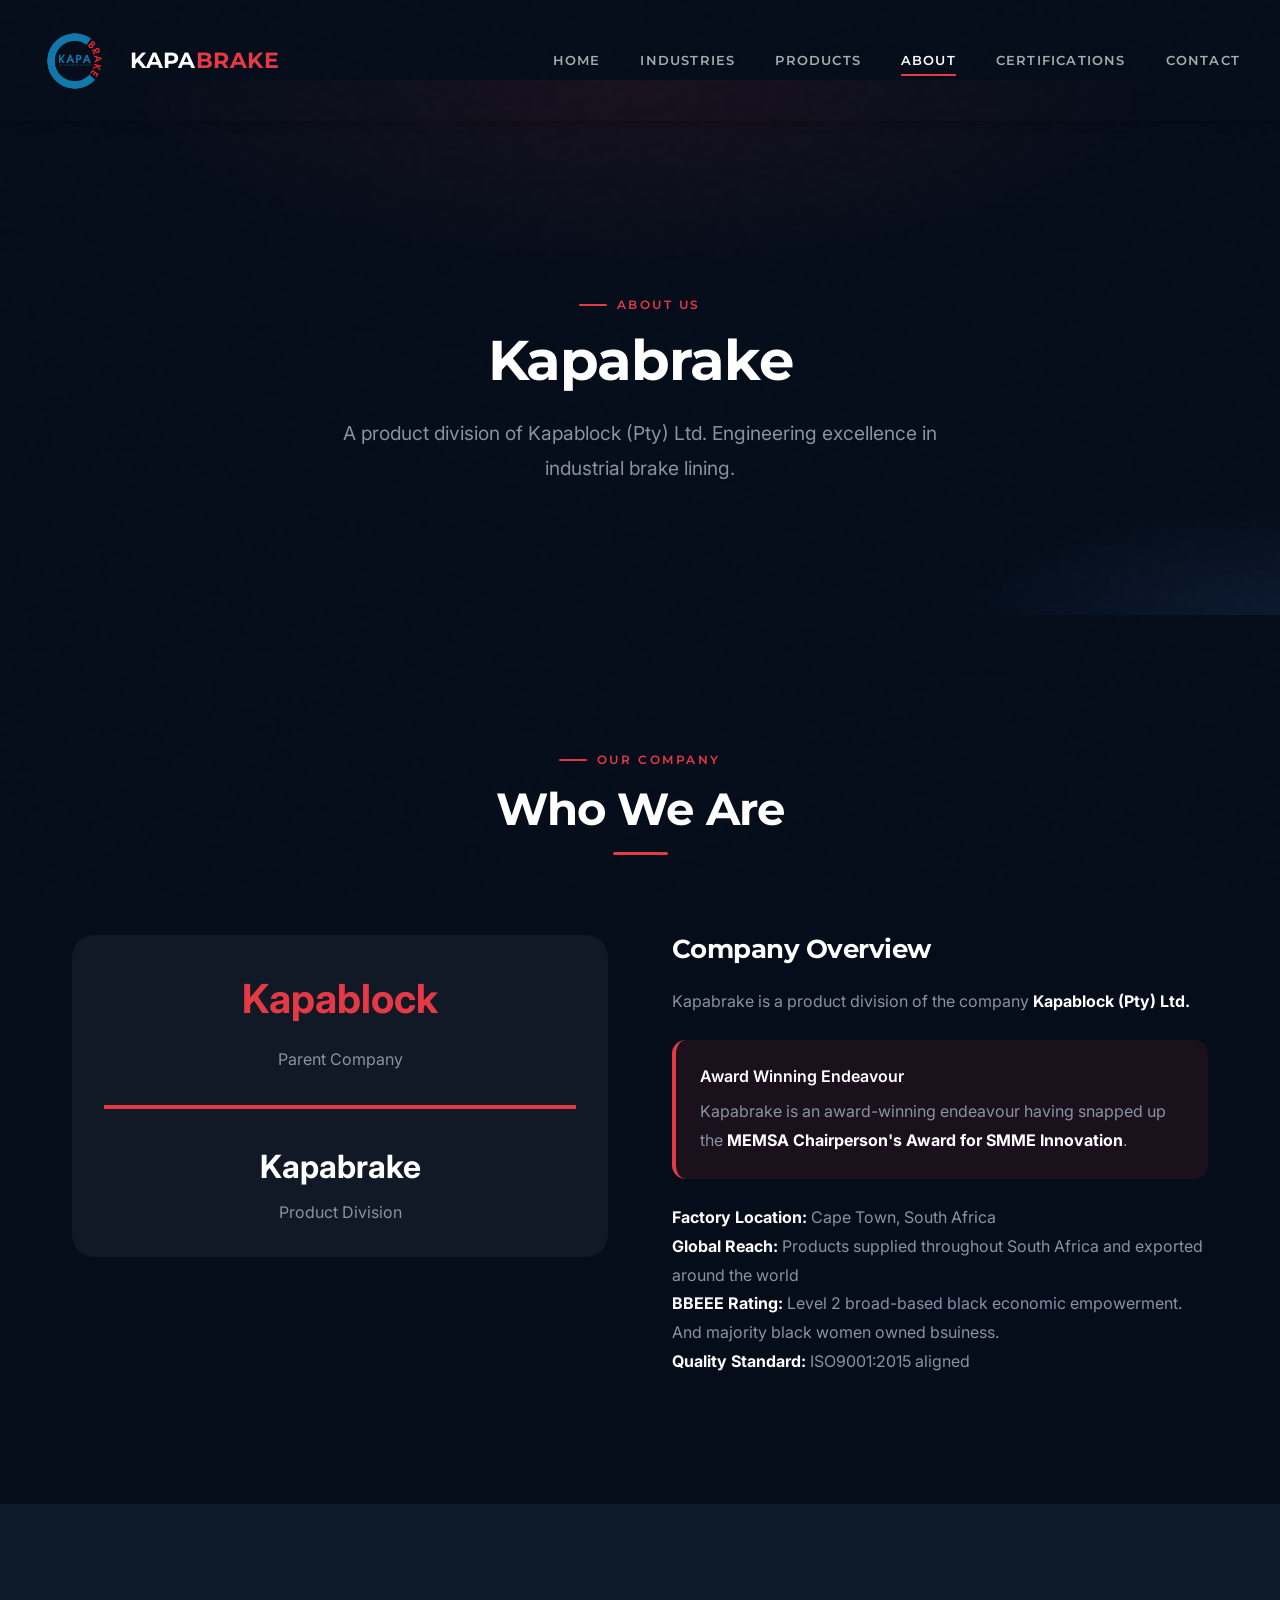
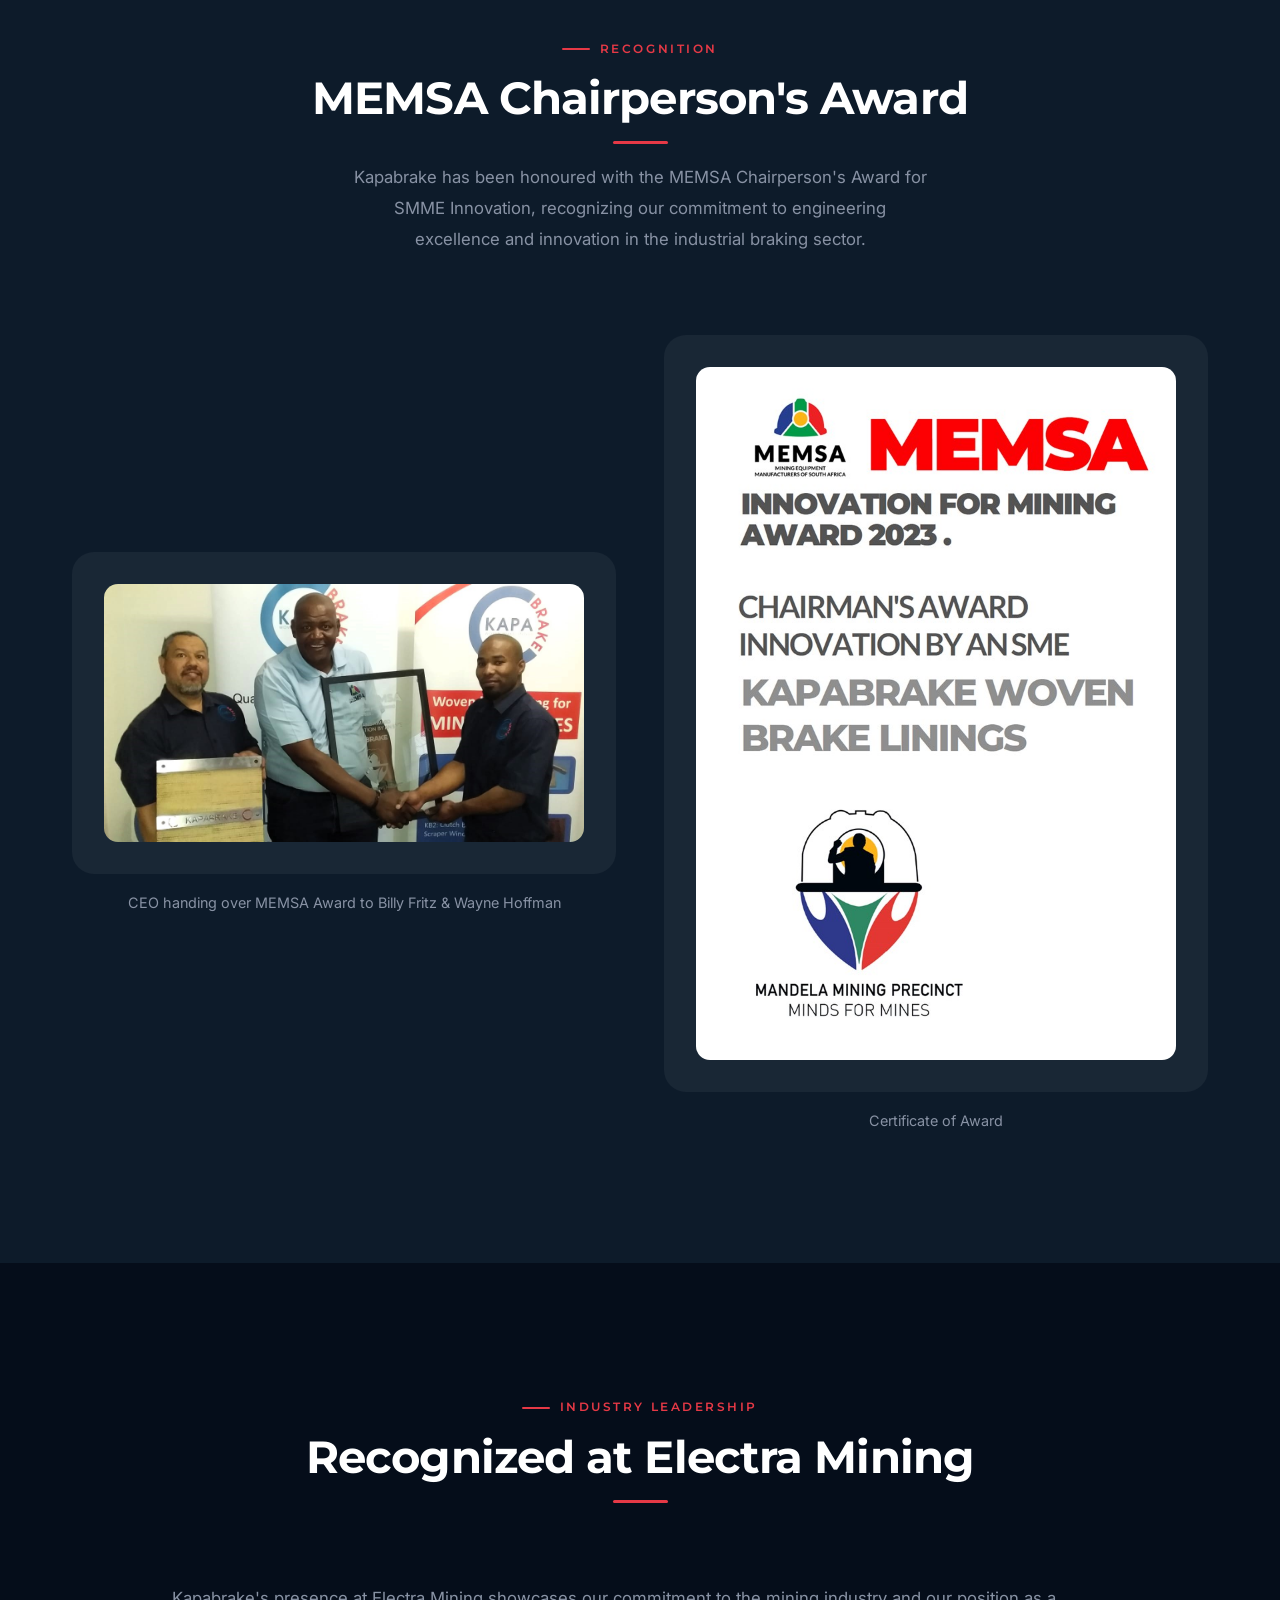
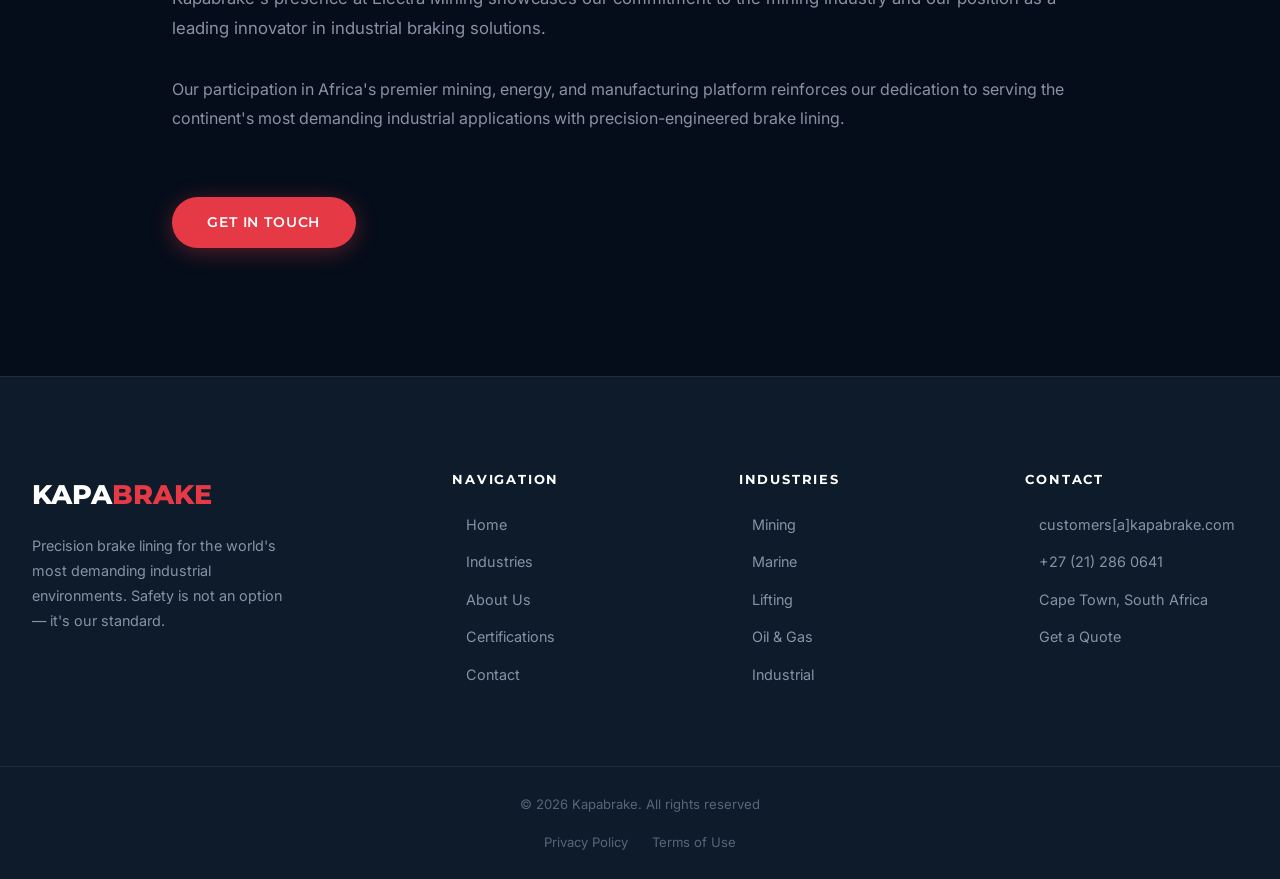
==== about.html @ 0eaf6d1e "Initial commit: Kapabrake website files Added all project files including HTML pages, CSS styles, Ja" ====
<!DOCTYPE html>
<html lang="en">
<head>
  <meta charset="UTF-8" />
  <meta name="viewport" content="width=device-width, initial-scale=1.0" />
  <title>About Kapabrake | Our Story & Mission</title>
  <meta name="description" content="Learn about Kapabrake — a product division of Kapablock (Pty) Ltd., award-winning manufacturer of industrial brake lining based in Cape Town, South Africa." />
  <link rel="icon" type="image/svg+xml" href="favicon.svg">
  <link rel="preconnect" href="https://fonts.googleapis.com" />
  <link rel="preconnect" href="https://fonts.gstatic.com" crossorigin />
  <link href="https://fonts.googleapis.com/css2?family=Montserrat:wght@300;400;600;700;800;900&family=Inter:wght@300;400;500;600&display=swap" rel="stylesheet" />
  <link rel="stylesheet" href="css/styles.css" />
  <link rel="stylesheet" href="css/responsive-mobile.css" />
  <style>
    .nav-logo-img {
      transition: transform 0.3s ease;
    }
    .nav-logo:hover .nav-logo-img {
      transform: rotate(15deg);
    }
  </style>
</head>
<body>

  <div id="progress-bar"></div>

  <nav class="navbar">
    <a href="index.html" class="nav-logo">
      <img src="Media/Appended%20Images%20%26%20Videos/Kapabrake%20July%202026/Bg%20Removed/Kapabrake_Large_Logo-removebg-preview.png" alt="Kapabrake Logo" class="nav-logo-img" style="height:70px;width:auto;margin-right:1rem;">
      <span class="nav-logo-text">KAPA<em>BRAKE</em></span>
    </a>
    <div class="nav-links">
      <a href="index.html"   class="nav-link">Home</a>
      <a href="index.html#industries" class="nav-link">Industries</a>
      <a href="products.html" class="nav-link">Products</a>
      <a href="about.html"   class="nav-link">About</a>
      <a href="certifications.html"    class="nav-link">Certifications</a>
      <a href="contact.html" class="nav-link">Contact</a>
    </div>
    <button class="hamburger" aria-label="Menu">
      <span></span><span></span><span></span>
    </button>
  </nav>

  <div class="page-hero">
    <div class="page-hero-inner">
      <span class="tag tag-center">About Us</span>
      <h1 class="aos">Kapabrake</h1>
      <p class="aos" data-delay="100">A product division of Kapablock (Pty) Ltd. Engineering excellence in industrial brake lining.</p>
    </div>
  </div>

  <!-- About Company Section -->
  <section class="section" style="background:var(--bg-primary)">
    <div class="container" style="max-width:1200px">
      <div class="section-header">
        <span class="tag">Our Company</span>
        <h2 style="color:#fff;">Who We Are</h2>
        <div class="section-divider"></div>
      </div>

      <div style="display:grid;grid-template-columns:1fr 1fr;gap:4rem;align-items:start;margin-top:3rem;" class="aos">
        <!-- Left: Logo/Identity -->
        <div>
          <div style="background:rgba(255,255,255,0.05);padding:2rem;border-radius:var(--radius-lg);text-align:center;margin-bottom:2rem;">
            <div style="font-size:2.5rem;font-weight:bold;color:var(--red);margin-bottom:1rem;">Kapablock</div>
            <div style="color:var(--text-secondary);margin-bottom:2rem;">Parent Company</div>
            <div style="height:4px;background:var(--red);margin:2rem 0;"></div>
            <div style="font-size:2rem;font-weight:bold;color:#fff;">Kapabrake</div>
            <div style="color:var(--text-secondary);margin-top:0.5rem;">Product Division</div>
          </div>
        </div>

        <!-- Right: Company Information -->
        <div>
          <h3 style="color:#fff;margin-bottom:1.5rem;">Company Overview</h3>
          <div style="display:flex;flex-direction:column;gap:1.5rem;color:var(--text-secondary);">
            <p style="line-height:1.8;">Kapabrake is a product division of the company <strong style="color:#fff;">Kapablock (Pty) Ltd.</strong></p>

            <div style="background:rgba(220,50,50,0.1);border-left:4px solid var(--red);padding:1.5rem;border-radius:var(--radius-md);">
              <div style="color:#fff;font-weight:600;margin-bottom:0.5rem;">Award Winning Endeavour</div>
              <p style="line-height:1.8;margin:0;">Kapabrake is an award-winning endeavour having snapped up the <strong style="color:#fff;">MEMSA Chairperson's Award for SMME Innovation</strong>.</p>
            </div>

            <div>
              <p style="line-height:1.8;"><strong style="color:#fff;">Factory Location:</strong> Cape Town, South Africa</p>
              <p style="line-height:1.8;"><strong style="color:#fff;">Global Reach:</strong> Products supplied throughout South Africa and exported around the world</p>
              <p style="line-height:1.8;"><strong style="color:#fff;">BBEEE Rating:</strong> Level 2 broad-based black economic empowerment. And majority black women owned bsuiness.</p>
              <p style="line-height:1.8;"><strong style="color:#fff;">Quality Standard:</strong> ISO9001:2015 aligned</p>
            </div>
          </div>
        </div>
      </div>
    </div>
  </section>

  <!-- Awards & Recognition -->
  <section class="section" style="background:var(--bg-secondary)">
    <div class="container" style="max-width:1200px">
      <div class="section-header">
        <span class="tag">Recognition</span>
        <h2 style="color:#fff;">MEMSA Chairperson's Award</h2>
        <div class="section-divider"></div>
        <p class="section-sub">Kapabrake has been honoured with the MEMSA Chairperson's Award for SMME Innovation, recognizing our commitment to engineering excellence and innovation in the industrial braking sector.</p>
      </div>

      <div style="display:grid;grid-template-columns:1fr 1fr;gap:3rem;margin-top:3rem;align-items:center;" class="aos">
        <!-- Award Photo -->
        <div>
          <div style="background:rgba(255,255,255,0.05);padding:2rem;border-radius:var(--radius-lg);">
            <img src="Media/Appended%20Images%20%26%20Videos/Kapabrake%20July%202026/CEO-Award-Handover-2023.jpg" alt="MEMSA CEO handing over award to Kapabrake team" style="width:100%;height:auto;border-radius:var(--radius-md);">
          </div>
          <p style="color:var(--text-secondary);text-align:center;margin-top:1rem;font-size:0.9rem;">CEO handing over MEMSA Award to Billy Fritz & Wayne Hoffman</p>
        </div>

        <!-- Award Certificate -->
        <div>
          <div style="background:rgba(255,255,255,0.05);padding:2rem;border-radius:var(--radius-lg);">
            <img src="Media/Appended%20Images%20%26%20Videos/Kapabrake%20July%202026/Memsa Chairman's Award Kapabrake 2023.jpg" alt="MEMSA Award Certificate" style="width:100%;height:auto;border-radius:var(--radius-md);">
          </div>
          <p style="color:var(--text-secondary);text-align:center;margin-top:1rem;font-size:0.9rem;">Certificate of Award</p>
        </div>
      </div>
    </div>
  </section>

  <!-- Industry Presence -->
  <section class="section" style="background:var(--bg-primary)">
    <div class="container" style="max-width:1000px">
      <div class="section-header">
        <span class="tag">Industry Leadership</span>
        <h2 style="color:#fff;">Recognized at Electra Mining</h2>
        <div class="section-divider"></div>
      </div>

      <div style="display:flex;flex-direction:column;gap:2rem;margin-top:3rem;" class="aos">
        <p style="color:var(--text-secondary);line-height:1.8;font-size:1.05rem;">Kapabrake's presence at Electra Mining showcases our commitment to the mining industry and our position as a leading innovator in industrial braking solutions.</p>

        <p style="color:var(--text-secondary);line-height:1.8;">Our participation in Africa's premier mining, energy, and manufacturing platform reinforces our dedication to serving the continent's most demanding industrial applications with precision-engineered brake lining.</p>

        <div style="margin-top:2rem;">
          <a href="contact.html" class="btn btn-primary">Get in Touch</a>
        </div>
      </div>
    </div>
  </section>




  <footer class="footer">
    <div class="footer-grid">
      <div>
        <div class="footer-brand-name">KAPA<em>BRAKE</em></div>
        <p class="footer-tagline">Precision brake lining for the world's most demanding industrial environments. Safety is not an option — it's our standard.</p>
      </div>
      <div class="footer-col"><h4>Navigation</h4><ul><li><a href="index.html">Home</a></li><li><a href="index.html#industries">Industries</a></li><li><a href="about.html">About Us</a></li><li><a href="certifications.html">Certifications</a></li><li><a href="contact.html">Contact</a></li></ul></div>
      <div class="footer-col"><h4>Industries</h4><ul><li><a href="industries/mining.html">Mining</a></li><li><a href="industries/marine.html">Marine</a></li><li><a href="industries/lifting.html">Lifting</a></li><li><a href="industries/oil-gas.html">Oil &amp; Gas</a></li><li><a href="industries/industrial.html">Industrial</a></li></ul></div>
      <div class="footer-col"><h4>Contact</h4><ul><li><a href="mailto:customers@kapabrake.com">customers[a]kapabrake.com</a></li><li><a href="tel:+27212860641">+27 (21) 286 0641</a></li><li><a href="#">Cape Town, South Africa</a></li><li><a href="contact.html">Get a Quote</a></li></ul></div>
    </div>
    <div class="footer-bottom">
      <p class="footer-copy">© <span id="year"></span> Kapabrake. All rights reserved</p>
      <div class="footer-legal"><a href="#">Privacy Policy</a><a href="#">Terms of Use</a></div>
    </div>
  </footer>

  <script src="js/main.js"></script>
  <script>
    // Auto-update copyright year
    document.getElementById("year").textContent = new Date().getFullYear();
  </script>
</body>
</html>
---- css/styles.css ----
/* ============================================================
   KAPABRAKE — Industrial Braking Systems
   Main Stylesheet
   ============================================================ */

/* 1. Design Tokens */
:root {
  --bg-primary: #050d1a;
  --bg-secondary: #0d1b2a;
  --bg-tertiary: #1a2744;
  --red: #e63946;
  --red-dark: #c0392b;
  --red-glow: rgba(230, 57, 70, 0.35);
  --blue-accent: #4fc3f7;
  --white: #ffffff;
  --text-primary: #e8eaf0;
  --text-secondary: #8892a4;
  --text-muted: #5a6478;
  --glass-bg: rgba(255, 255, 255, 0.04);
  --glass-bg-h: rgba(255, 255, 255, 0.08);
  --glass-border: rgba(255, 255, 255, 0.08);
  --glass-blur: blur(20px);
  --shadow-md: 0 8px 32px rgba(0, 0, 0, 0.45);
  --shadow-lg: 0 20px 60px rgba(0, 0, 0, 0.55);
  --shadow-red: 0 0 40px rgba(230, 57, 70, 0.25);
  --radius-sm: 6px;
  --radius-md: 14px;
  --radius-lg: 22px;
  --radius-xl: 32px;
  --font-head: 'Montserrat', sans-serif;
  --font-body: 'Inter', sans-serif;
  --ease: cubic-bezier(0.4, 0, 0.2, 1);
  --t-fast: 0.2s ease;
  --t-smooth: 0.4s var(--ease);
  --t-slow: 0.8s var(--ease);
  --z-back: -1;
  --z-nav: 1000;
  --z-progress: 200;
}

/* 2. Reset */
*,
*::before,
*::after {
  box-sizing: border-box;
  margin: 0;
  padding: 0;
}

html {
  font-size: 16px;
  scroll-behavior: smooth;
  overflow-x: hidden;
}

body {
  font-family: var(--font-body);
  background: var(--bg-primary);
  color: var(--text-primary);
  overflow-x: hidden;
  line-height: 1.6;
  -webkit-font-smoothing: antialiased;
}

img {
  max-width: 100%;
  display: block;
}

a {
  text-decoration: none;
  color: inherit;
}

ul {
  list-style: none;
}

button {
  cursor: pointer;
  border: none;
  background: none;
  font-family: var(--font-body);
}

/* 3. Typography */
h1,
h2,
h3,
h4,
h5,
h6 {
  font-family: var(--font-head);
  font-weight: 700;
  line-height: 1.1;
  letter-spacing: -0.02em;
}

h1 {
  font-size: clamp(2.8rem, 6vw, 5.5rem);
}

h2 {
  font-size: clamp(2rem, 4vw, 3.5rem);
}

h3 {
  font-size: clamp(1.5rem, 2.5vw, 2.2rem);
}

h4 {
  font-size: 1.2rem;
}

p {
  font-size: 1rem;
  line-height: 1.85;
  color: var(--text-secondary);
}

/* 4. Utilities */
.container {
  max-width: 1400px;
  margin: 0 auto;
  padding: 0 2rem;
}

.tag {
  font-family: var(--font-head);
  font-size: 0.72rem;
  font-weight: 600;
  letter-spacing: 0.22em;
  text-transform: uppercase;
  color: var(--red);
  display: inline-flex;
  align-items: center;
  gap: 0.6rem;
  margin-bottom: 1rem;
}

.tag::before {
  content: '';
  width: 28px;
  height: 2px;
  background: var(--red);
  border-radius: 1px;
}

.tag-center {
  justify-content: center;
}

.btn {
  display: inline-flex;
  align-items: center;
  gap: 0.5rem;
  padding: 0.9rem 2.2rem;
  border-radius: 50px;
  font-family: var(--font-head);
  font-size: 0.88rem;
  font-weight: 600;
  letter-spacing: 0.06em;
  text-transform: uppercase;
  transition: all var(--t-smooth);
  position: relative;
  overflow: hidden;
  white-space: nowrap;
}

.btn::after {
  content: '';
  position: absolute;
  inset: 0;
  background: rgba(255, 255, 255, 0.08);
  opacity: 0;
  transition: opacity var(--t-fast);
}

.btn:hover::after {
  opacity: 1;
}

.btn:hover {
  transform: translateY(-3px);
}

.btn-primary {
  background: var(--red);
  color: #fff;
  box-shadow: 0 4px 22px var(--red-glow);
}

.btn-primary:hover {
  background: var(--red-dark);
  box-shadow: 0 8px 35px rgba(230, 57, 70, 0.55);
}

.btn-outline {
  color: #fff;
  border: 1.5px solid rgba(255, 255, 255, 0.28);
  background: transparent;
}

.btn-outline:hover {
  border-color: #fff;
  background: rgba(255, 255, 255, 0.05);
}

.btn-sm {
  padding: 0.65rem 1.5rem;
  font-size: 0.82rem;
}

/* Scroll-in animation base */
.aos {
  opacity: 0;
  transform: translateY(45px);
  transition: opacity 0.85s var(--ease), transform 0.85s var(--ease);
}

.aos.from-left {
  transform: translateX(-55px);
}

.aos.from-right {
  transform: translateX(55px);
}

.aos.scale-in {
  transform: scale(0.88);
}

.aos.visible {
  opacity: 1;
  transform: none;
}

/* 5. Scroll Progress */
#progress-bar {
  position: fixed;
  top: 0;
  left: 0;
  height: 3px;
  background: linear-gradient(90deg, var(--red), #ff7b85);
  transform-origin: left;
  transform: scaleX(0);
  z-index: var(--z-progress);
  box-shadow: 0 0 12px rgba(230, 57, 70, 0.7);
  transition: transform 0.1s linear;
}

/* 6. Navigation */
.navbar {
  position: fixed;
  top: 0;
  left: 0;
  right: 0;
  z-index: var(--z-nav);
  display: flex;
  align-items: center;
  justify-content: space-between;
  padding: 1.6rem 2.5rem;
  transition: all var(--t-smooth);
}

.navbar.scrolled {
  background: rgba(5, 13, 26, 0.88);
  backdrop-filter: var(--glass-blur);
  -webkit-backdrop-filter: var(--glass-blur);
  border-bottom: 1px solid var(--glass-border);
  padding: 1rem 2.5rem;
  box-shadow: 0 4px 30px rgba(0, 0, 0, 0.4);
}

.nav-logo {
  display: flex;
  align-items: center;
  gap: 0.8rem;
  text-decoration: none;
}

.nav-logo-hex {
  width: 42px;
  height: 42px;
  background: var(--red);
  clip-path: polygon(50% 0%, 100% 25%, 100% 75%, 50% 100%, 0% 75%, 0% 25%);
  display: flex;
  align-items: center;
  justify-content: center;
  font-family: var(--font-head);
  font-size: 0.65rem;
  font-weight: 900;
  color: #fff;
  letter-spacing: 0;
  transition: transform 0.5s var(--ease);
}

.nav-logo:hover .nav-logo-hex {
  transform: rotate(30deg);
}

.nav-logo-text {
  font-family: var(--font-head);
  font-size: 1.35rem;
  font-weight: 800;
  letter-spacing: 0.04em;
  color: #fff;
}

.nav-logo-text em {
  color: var(--red);
  font-style: normal;
}

.nav-links {
  display: flex;
  align-items: center;
  gap: 2.5rem;
}

.nav-link {
  font-family: var(--font-head);
  font-size: 0.83rem;
  font-weight: 600;
  letter-spacing: 0.09em;
  text-transform: uppercase;
  color: rgba(255, 255, 255, 0.65);
  transition: color var(--t-fast);
  position: relative;
}

.nav-link::after {
  content: '';
  position: absolute;
  bottom: -5px;
  left: 0;
  width: 0;
  height: 2px;
  background: var(--red);
  transition: width var(--t-smooth);
}

.nav-link:hover {
  color: #fff;
}

.nav-link:hover::after {
  width: 100%;
}

.nav-link.active {
  color: #fff;
}

.nav-link.active::after {
  width: 100%;
}

.nav-cta {
  padding: 0.65rem 1.6rem;
  background: var(--red);
  color: #fff;
  border-radius: 50px;
  font-family: var(--font-head);
  font-size: 0.83rem;
  font-weight: 600;
  letter-spacing: 0.08em;
  text-transform: uppercase;
  box-shadow: 0 4px 16px var(--red-glow);
  transition: all var(--t-smooth);
}

.nav-cta:hover {
  background: var(--red-dark);
  transform: translateY(-2px);
}

.hamburger {
  display: none;
  flex-direction: column;
  gap: 5px;
  cursor: pointer;
  padding: 0.4rem;
  z-index: 110;
}

.hamburger span {
  display: block;
  width: 26px;
  height: 2px;
  background: #fff;
  border-radius: 1px;
  transition: all var(--t-smooth);
}

/* 7. Hero */
.hero {
  position: relative;
  height: 100vh;
  min-height: 720px;
  display: flex;
  align-items: center;
  justify-content: center;
  overflow: hidden;
}

#hero-canvas {
  position: absolute;
  inset: 0;
  z-index: 1;
}

.hero-bg {
  position: absolute;
  inset: 0;
  z-index: 0;
  background:
    radial-gradient(ellipse 80% 60% at 20% 50%, rgba(26, 55, 100, 0.5) 0%, transparent 60%),
    radial-gradient(ellipse 50% 40% at 80% 20%, rgba(230, 57, 70, 0.12) 0%, transparent 55%),
    radial-gradient(ellipse 60% 60% at 60% 90%, rgba(5, 30, 70, 0.6) 0%, transparent 55%),
    linear-gradient(150deg, #050d1a 0%, #081626 50%, #050d1a 100%);
}

.hero-video {
  position: absolute;
  top: 0;
  left: 0;
  width: 100%;
  height: 100%;
  object-fit: cover;
  opacity: 0.3;
}

.hero-grid {
  position: absolute;
  inset: 0;
  z-index: 2;
  background-image:
    linear-gradient(rgba(255, 255, 255, 0.025) 1px, transparent 1px),
    linear-gradient(90deg, rgba(255, 255, 255, 0.025) 1px, transparent 1px);
  background-size: 64px 64px;
  mask-image: radial-gradient(ellipse at center, transparent 25%, black 85%);
  -webkit-mask-image: radial-gradient(ellipse at center, transparent 25%, black 85%);
}

.hero-vignette {
  position: absolute;
  inset: 0;
  z-index: 2;
  background: radial-gradient(ellipse 100% 100% at 50% 50%, transparent 40%, rgba(5, 13, 26, 0.7) 100%);
}

.hero-content {
  position: relative;
  z-index: 3;
  text-align: center;
  max-width: 960px;
  padding: 0 2rem;
}

.hero-eyebrow {
  font-family: var(--font-head);
  font-size: 0.78rem;
  font-weight: 600;
  letter-spacing: 0.32em;
  text-transform: uppercase;
  color: var(--red);
  display: inline-flex;
  align-items: center;
  gap: 1.1rem;
  margin-bottom: 1.8rem;
  opacity: 0;
  animation: heroFadeDown 0.9s var(--ease) 0.3s forwards;
}

.hero-eyebrow::before,
.hero-eyebrow::after {
  content: '';
  width: 45px;
  height: 1px;
  background: var(--red);
  opacity: 0.7;
}

.hero-title {
  font-family: var(--font-head);
  font-weight: 900;
  font-size: clamp(4rem, 11vw, 9rem);
  line-height: 0.92;
  letter-spacing: -0.04em;
  color: #fff;
  text-transform: uppercase;
  margin-bottom: 1.8rem;
  opacity: 0;
  animation: heroFadeUp 1s var(--ease) 0.5s forwards;
}

.hero-title .kapa {
  display: block;
}

.hero-title .brake {
  display: block;
  color: var(--red);
  position: relative;
}

.hero-title .brake::after {
  content: '';
  position: absolute;
  bottom: 0;
  left: 0;
  width: 100%;
  height: 5px;
  background: linear-gradient(90deg, var(--red), rgba(230, 57, 70, 0.2));
  border-radius: 2px;
}

.hero-sub {
  font-size: clamp(1rem, 2.2vw, 1.35rem);
  color: rgba(255, 255, 255, 0.52);
  font-weight: 300;
  max-width: 620px;
  margin: 0 auto 3rem;
  line-height: 1.7;
  opacity: 0;
  animation: heroFadeUp 1s var(--ease) 0.7s forwards;
}

.hero-actions {
  display: flex;
  gap: 1rem;
  justify-content: center;
  flex-wrap: wrap;
  opacity: 0;
  animation: heroFadeUp 1s var(--ease) 0.9s forwards;
}

.hero-stats {
  position: absolute;
  bottom: 2.5rem;
  left: 2.5rem;
  z-index: 3;
  display: flex;
  gap: 0;
  opacity: 0;
  animation: heroFadeUp 1s var(--ease) 1.15s forwards;
  background: var(--glass-bg);
  backdrop-filter: var(--glass-blur);
  -webkit-backdrop-filter: var(--glass-blur);
  border: 1px solid var(--glass-border);
  border-radius: var(--radius-md);
  padding: 0.2rem;
  white-space: nowrap;
}

.hero-stat {
  padding: 0.7rem 1.3rem;
  text-align: center;
  position: relative;
}

.hero-stat:not(:last-child)::after {
  content: '';
  position: absolute;
  right: 0;
  top: 25%;
  bottom: 25%;
  width: 1px;
  background: var(--glass-border);
}

.hero-stat-num {
  font-family: var(--font-head);
  font-size: 1.2rem;
  font-weight: 800;
  color: #fff;
  line-height: 1;
  margin-bottom: 0.2rem;
}

.hero-stat-num span {
  color: var(--red);
}

.hero-stat-label {
  font-size: 0.6rem;
  color: var(--text-muted);
  letter-spacing: 0.1em;
  text-transform: uppercase;
}

.scroll-cue {
  position: absolute;
  bottom: 2rem;
  left: 50%;
  transform: translateX(-50%);
  z-index: 3;
  display: flex;
  flex-direction: column;
  align-items: center;
  gap: 0.6rem;
  opacity: 0;
  animation: heroFadeUp 1s var(--ease) 1.5s forwards;
}

.scroll-cue-label {
  font-size: 0.68rem;
  letter-spacing: 0.18em;
  text-transform: uppercase;
  color: rgba(255, 255, 255, 0.32);
}

.scroll-cue-mouse {
  width: 22px;
  height: 36px;
  border: 2px solid rgba(255, 255, 255, 0.25);
  border-radius: 11px;
  position: relative;
}

.scroll-cue-wheel {
  position: absolute;
  top: 5px;
  left: 50%;
  transform: translateX(-50%);
  width: 3px;
  height: 7px;
  background: var(--red);
  border-radius: 2px;
  animation: mouseScroll 2s ease infinite;
}

/* 8. Section Layout */
.section {
  padding: 8rem 0;
  position: relative;
}

.section-sm {
  padding: 5rem 0;
}

.section-header {
  text-align: center;
  margin-bottom: 5rem;
}

.section-header h2 {
  color: #fff;
  margin-bottom: 1rem;
}

.section-divider {
  width: 55px;
  height: 3px;
  background: var(--red);
  border-radius: 2px;
  margin: 1.1rem auto;
}

.section-sub {
  max-width: 580px;
  margin: 0 auto;
  font-size: 1.05rem;
}

/* 9. Value / Feature Blocks */
.value-section {
  background: var(--bg-primary);
  overflow: hidden;
}

.value-block {
  display: grid;
  grid-template-columns: 1fr 1fr;
  gap: 6rem;
  align-items: center;
  padding: 0 2rem;
  max-width: 1400px;
  margin: 0 auto 8rem;
}

.value-block:last-child {
  margin-bottom: 0;
}

.value-block.flip {
  direction: rtl;
}

.value-block.flip>* {
  direction: ltr;
}

/* Image panel */
.val-img {
  position: relative;
  border-radius: var(--radius-xl);
  overflow: hidden;
  aspect-ratio: 4/3;
  box-shadow: var(--shadow-lg);
}

.val-img-inner {
  position: absolute;
  inset: 0;
  width: 100%;
  height: 100%;
  object-fit: cover;
  transition: transform 0.7s var(--ease);
}

.val-img:hover .val-img-inner {
  transform: scale(1.04);
}

/* Unique gradients per block */
.vi-1 {
  background:
    radial-gradient(circle at 35% 65%, rgba(230, 57, 70, 0.45) 0%, transparent 45%),
    radial-gradient(circle at 75% 25%, rgba(79, 195, 247, 0.18) 0%, transparent 40%),
    linear-gradient(140deg, #0d1b2a, #1a2744 55%, #080f1c);
}

.vi-2 {
  background:
    radial-gradient(circle at 70% 40%, rgba(230, 57, 70, 0.3) 0%, transparent 45%),
    radial-gradient(circle at 15% 75%, rgba(30, 58, 100, 0.8) 0%, transparent 40%),
    linear-gradient(220deg, #0d1b2a, #1a3a5c 50%, #050d1a);
}

.vi-3 {
  background:
    radial-gradient(circle at 50% 50%, rgba(26, 39, 68, 0.9) 0%, transparent 55%),
    radial-gradient(circle at 88% 15%, rgba(230, 57, 70, 0.35) 0%, transparent 40%),
    linear-gradient(45deg, #050d1a, #1a2744 65%, #050d1a);
}

.vi-4 {
  background:
    radial-gradient(circle at 25% 55%, rgba(79, 195, 247, 0.12) 0%, transparent 50%),
    radial-gradient(circle at 80% 75%, rgba(230, 57, 70, 0.38) 0%, transparent 38%),
    linear-gradient(310deg, #0a1628, #162240 55%, #0d1b2a);
}

.val-img-lines {
  position: absolute;
  inset: 0;
  background-image:
    repeating-linear-gradient(45deg, transparent, transparent 28px, rgba(255, 255, 255, 0.012) 28px, rgba(255, 255, 255, 0.012) 56px);
}

.val-img-icon {
  position: absolute;
  top: 50%;
  left: 50%;
  transform: translate(-50%, -50%);
  width: 90px;
  height: 90px;
  background: rgba(230, 57, 70, 0.12);
  border: 1px solid rgba(230, 57, 70, 0.3);
  border-radius: 50%;
  display: flex;
  align-items: center;
  justify-content: center;
  animation: iconPulse 4s ease infinite;
}

.val-img-icon svg {
  width: 44px;
  height: 44px;
  stroke: var(--red);
  fill: none;
  stroke-width: 1.4;
}

.val-img-ring {
  position: absolute;
  top: 50%;
  left: 50%;
  transform: translate(-50%, -50%);
  width: 140px;
  height: 140px;
  border: 1px solid rgba(230, 57, 70, 0.12);
  border-radius: 50%;
  animation: ringExpand 4s ease infinite;
}

/* Content side */
.val-content {
  padding: 2rem 0;
}

.val-content h3 {
  color: #fff;
  font-size: clamp(1.7rem, 2.8vw, 2.4rem);
  margin-bottom: 1.4rem;
}

.val-content p {
  margin-bottom: 1.3rem;
  font-size: 1.05rem;
}

.val-list {
  margin: 1.8rem 0;
  display: flex;
  flex-direction: column;
  gap: 0.85rem;
}

.val-item {
  display: flex;
  align-items: flex-start;
  gap: 0.85rem;
  color: var(--text-secondary);
  font-size: 0.96rem;
}

.val-dot {
  width: 22px;
  height: 22px;
  min-width: 22px;
  background: rgba(230, 57, 70, 0.12);
  border-radius: 50%;
  display: flex;
  align-items: center;
  justify-content: center;
  margin-top: 2px;
}

.val-dot::after {
  content: '';
  width: 7px;
  height: 7px;
  background: var(--red);
  border-radius: 50%;
}

/* 10. Stats Strip */
.stats-section {
  padding: 0;
  background: var(--bg-secondary);
  border-top: 1px solid var(--glass-border);
  border-bottom: 1px solid var(--glass-border);
}

.stats-grid {
  display: grid;
  grid-template-columns: repeat(4, 1fr);
  max-width: 1200px;
  margin: 0 auto;
  padding: 0 2rem;
}

.stat-box {
  padding: 3rem 2rem;
  text-align: center;
  position: relative;
}

.stat-box:not(:last-child)::after {
  content: '';
  position: absolute;
  right: 0;
  top: 20%;
  bottom: 20%;
  width: 1px;
  background: var(--glass-border);
}

.stat-num {
  font-family: var(--font-head);
  font-size: 3.2rem;
  font-weight: 900;
  color: #fff;
  line-height: 1;
  margin-bottom: 0.5rem;
}

.stat-num em {
  color: var(--red);
  font-style: normal;
}

.stat-lbl {
  font-size: 0.78rem;
  color: var(--text-muted);
  letter-spacing: 0.12em;
  text-transform: uppercase;
}

/* 11. Industries */
.industries-section {
  background: linear-gradient(180deg, var(--bg-primary) 0%, var(--bg-secondary) 40%, var(--bg-primary) 100%);
}

.industries-grid {
  display: grid;
  grid-template-columns: repeat(5, 1fr);
  gap: 1.4rem;
  padding: 0 2rem;
  max-width: 1400px;
  margin: 0 auto;
}

.product-grid {
  display: grid;
  grid-template-columns: repeat(3, minmax(220px, 1fr));
  gap: 1.4rem;
  padding: 0 2rem 2rem;
  max-width: 1400px;
  margin: 0 auto;
}

.product-card {
  background: rgba(255, 255, 255, 0.06);
  border: 1px solid rgba(255, 255, 255, 0.08);
  border-radius: var(--radius-lg);
  padding: 2rem;
  min-height: 210px;
  display: flex;
  flex-direction: column;
  gap: 1rem;
}

.product-card h4 {
  margin: 0;
  font-size: 1.1rem;
  color: #fff;
}

.product-card p {
  margin: 0;
  color: var(--text-secondary);
  line-height: 1.75;
}

@media (max-width: 980px) {
  .product-grid {
    grid-template-columns: repeat(2, minmax(220px, 1fr));
  }
}

@media (max-width: 660px) {
  .product-grid {
    grid-template-columns: 1fr;
  }
}

.ind-card {
  position: relative;
  border-radius: var(--radius-lg);
  overflow: hidden;
  aspect-ratio: 3/4;
  cursor: pointer;
  transition: transform var(--t-smooth);
  text-decoration: none;
}

.ind-card-bg {
  position: absolute;
  inset: 0;
  transition: transform 0.65s var(--ease);
}

.ind-card-bg img,
.ind-card-bg video {
  position: absolute;
  inset: 0;
  width: 100%;
  height: 100%;
  object-fit: cover;
}

.ind-card-bg video {
  opacity: 0.75;
}

.ind-card:hover .ind-card-bg {
  transform: scale(1.07);
}

.ind-marine .ind-card-bg {
  background: radial-gradient(circle at 50% 40%, rgba(0, 110, 200, 0.55) 0%, transparent 55%), linear-gradient(160deg, #0a1628, #0d3d65, #071a30);
}

.ind-lifting .ind-card-bg {
  background: radial-gradient(circle at 50% 40%, rgba(90, 0, 190, 0.45) 0%, transparent 55%), linear-gradient(160deg, #110a2a, #2d1b50, #0d0520);
}

.ind-oilgas .ind-card-bg {
  background: radial-gradient(circle at 50% 40%, rgba(200, 95, 0, 0.5) 0%, transparent 55%), linear-gradient(160deg, #1a0e00, #3d2200, #1a0800);
}

.ind-mining .ind-card-bg {
  background: radial-gradient(circle at 50% 40%, rgba(180, 120, 0, 0.5) 0%, transparent 55%), linear-gradient(160deg, #0a1400, #1f3000, #0a1400);
}

.ind-heavy .ind-card-bg {
  background: radial-gradient(circle at 50% 40%, rgba(100, 100, 100, 0.4) 0%, transparent 55%), linear-gradient(160deg, #111111, #2a2a2a, #0a0a0a);
}

.ind-card-overlay {
  position: absolute;
  inset: 0;
  background: linear-gradient(0deg, rgba(0, 0, 0, 0.82) 0%, rgba(0, 0, 0, 0.18) 55%, transparent 100%);
  transition: background var(--t-smooth);
  z-index: 1;
}

.ind-card:hover .ind-card-overlay {
  background: linear-gradient(0deg, rgba(0, 0, 0, 0.88) 0%, rgba(230, 57, 70, 0.08) 55%, transparent 100%);
}

.ind-card-body {
  position: absolute;
  bottom: 0;
  left: 0;
  right: 0;
  padding: 1.6rem;
  z-index: 2;
}

.ind-icon {
  width: 50px;
  height: 50px;
  background: rgba(230, 57, 70, 0.14);
  border: 1px solid rgba(230, 57, 70, 0.4);
  border-radius: var(--radius-sm);
  display: flex;
  align-items: center;
  justify-content: center;
  margin-bottom: 1rem;
  transition: background var(--t-smooth);
}

.ind-card:hover .ind-icon {
  background: rgba(230, 57, 70, 0.28);
}

.ind-icon svg {
  width: 26px;
  height: 26px;
  stroke: var(--red);
  fill: none;
  stroke-width: 1.5;
}

.ind-title {
  font-family: var(--font-head);
  font-size: 1.2rem;
  font-weight: 700;
  color: #fff;
  margin-bottom: 0.5rem;
}

.ind-desc {
  font-size: 0.82rem;
  color: rgba(255, 255, 255, 0.55);
  line-height: 1.5;
  max-height: 0;
  overflow: hidden;
  opacity: 0;
  transition: max-height 0.45s var(--ease), opacity 0.45s var(--ease);
}

.ind-card:hover .ind-desc {
  max-height: 80px;
  opacity: 1;
}

.ind-arrow {
  position: absolute;
  top: 1.4rem;
  right: 1.4rem;
  z-index: 2;
  width: 36px;
  height: 36px;
  background: rgba(255, 255, 255, 0.08);
  border-radius: 50%;
  display: flex;
  align-items: center;
  justify-content: center;
  opacity: 0;
  transform: translate(8px, -8px);
  transition: all var(--t-smooth);
}

.ind-card:hover .ind-arrow {
  opacity: 1;
  transform: none;
  background: var(--red);
}

.ind-arrow svg {
  width: 16px;
  height: 16px;
  stroke: #fff;
  fill: none;
  stroke-width: 2;
}

.ind-card::after {
  content: '';
  position: absolute;
  inset: 0;
  border-radius: var(--radius-lg);
  border: 1px solid transparent;
  z-index: 3;
  transition: border-color var(--t-smooth), box-shadow var(--t-smooth);
}

.ind-card:hover::after {
  border-color: rgba(230, 57, 70, 0.45);
  box-shadow: inset 0 0 35px rgba(230, 57, 70, 0.08);
}

/* 12. CTA Section */
.cta-section {
  background:
    radial-gradient(ellipse 70% 60% at 50% 50%, rgba(230, 57, 70, 0.07) 0%, transparent 70%),
    var(--bg-primary);
  text-align: center;
  position: relative;
  overflow: hidden;
}

.cta-section::before {
  content: '';
  position: absolute;
  top: -40%;
  left: 50%;
  transform: translateX(-50%);
  width: 700px;
  height: 700px;
  background: radial-gradient(circle, rgba(230, 57, 70, 0.07) 0%, transparent 70%);
  pointer-events: none;
}

.cta-inner {
  position: relative;
  z-index: 1;
  max-width: 720px;
  margin: 0 auto;
  padding: 0 2rem;
}

.cta-inner h2 {
  color: #fff;
  margin-bottom: 1.1rem;
}

.cta-inner p {
  font-size: 1.1rem;
  margin-bottom: 2.8rem;
}

.cta-actions {
  display: flex;
  gap: 1rem;
  justify-content: center;
  flex-wrap: wrap;
}

/* 13. Footer */
.footer {
  background: var(--bg-secondary);
  border-top: 1px solid var(--glass-border);
  padding-top: 6rem;
}

.footer-grid {
  display: grid;
  grid-template-columns: 1.6fr 1fr 1fr 1fr;
  gap: 4rem;
  max-width: 1400px;
  margin: 0 auto;
  padding: 0 2rem 5rem;
}

.footer-brand-name {
  font-family: var(--font-head);
  font-size: 1.7rem;
  font-weight: 800;
  color: #fff;
  margin-bottom: 1rem;
}

.footer-brand-name em {
  color: var(--red);
  font-style: normal;
}

.footer-tagline {
  font-size: 0.9rem;
  max-width: 260px;
  line-height: 1.75;
  margin-bottom: 1.8rem;
}

.footer-socials {
  display: flex;
  gap: 0.7rem;
}

.footer-soc {
  width: 38px;
  height: 38px;
  background: var(--glass-bg);
  border: 1px solid var(--glass-border);
  border-radius: var(--radius-sm);
  display: flex;
  align-items: center;
  justify-content: center;
  transition: all var(--t-smooth);
}

.footer-soc:hover {
  background: var(--red);
  border-color: var(--red);
  transform: translateY(-2px);
}

.footer-soc svg {
  width: 16px;
  height: 16px;
  stroke: var(--text-secondary);
  fill: none;
  stroke-width: 1.5;
  transition: stroke var(--t-fast);
}

.footer-soc:hover svg {
  stroke: #fff;
}

.footer-col h4 {
  font-family: var(--font-head);
  font-size: 0.8rem;
  font-weight: 700;
  letter-spacing: 0.14em;
  text-transform: uppercase;
  color: #fff;
  margin-bottom: 1.6rem;
}

.footer-col ul {
  display: flex;
  flex-direction: column;
  gap: 0.9rem;
}

.footer-col ul li a {
  font-size: 0.9rem;
  color: var(--text-secondary);
  transition: color var(--t-fast);
  display: flex;
  align-items: center;
  gap: 0.6rem;
}

.footer-col ul li a::before {
  content: '';
  width: 4px;
  height: 4px;
  background: var(--red);
  border-radius: 50%;
  opacity: 0;
  transition: opacity var(--t-fast);
}

.footer-col ul li a:hover {
  color: #fff;
}

.footer-col ul li a:hover::before {
  opacity: 1;
}

.footer-bottom {
  border-top: 1px solid var(--glass-border);
  padding: 1.6rem 2rem;
  display: flex;
  align-items: center;
  justify-content: space-between;
  max-width: 1400px;
  margin: 0 auto;
}

.footer-copy {
  font-size: 0.82rem;
  color: var(--text-muted);
}

.footer-legal {
  display: flex;
  gap: 1.5rem;
}

.footer-legal a {
  font-size: 0.82rem;
  color: var(--text-muted);
  transition: color var(--t-fast);
}

.footer-legal a:hover {
  color: var(--text-secondary);
}

/* 14. Page Hero (inner pages) */
.page-hero {
  padding: calc(8rem + 80px) 2rem 8rem;
  background: var(--bg-primary);
  position: relative;
  overflow: hidden;
  text-align: center;
}

.page-hero::before {
  content: '';
  position: absolute;
  inset: 0;
  background:
    radial-gradient(ellipse 70% 60% at 50% 0%, rgba(230, 57, 70, 0.09) 0%, transparent 60%),
    radial-gradient(ellipse 50% 40% at 100% 100%, rgba(26, 55, 100, 0.3) 0%, transparent 50%);
  pointer-events: none;
}

.page-hero-inner {
  position: relative;
  z-index: 1;
  max-width: 800px;
  margin: 0 auto;
}

.page-hero h1 {
  color: #fff;
  margin-bottom: 1.5rem;
}

.page-hero p {
  font-size: 1.2rem;
  max-width: 600px;
  margin: 0 auto;
}

/* 15. About Page */
.about-grid {
  display: grid;
  grid-template-columns: 1fr 1fr;
  gap: 6rem;
  align-items: center;
  max-width: 1400px;
  margin: 0 auto;
  padding: 0 2rem;
}

.about-img-wrap {
  border-radius: var(--radius-xl);
  overflow: hidden;
  aspect-ratio: 4/3;
  background:
    radial-gradient(circle at 30% 70%, rgba(230, 57, 70, 0.4) 0%, transparent 50%),
    radial-gradient(circle at 80% 20%, rgba(79, 195, 247, 0.15) 0%, transparent 40%),
    linear-gradient(140deg, #0d1b2a, #1a2744 60%, #080f1c);
  position: relative;
}

.about-img-badge {
  position: absolute;
  bottom: 2rem;
  right: 2rem;
  background: var(--glass-bg);
  backdrop-filter: var(--glass-blur);
  border: 1px solid var(--glass-border);
  border-radius: var(--radius-md);
  padding: 1.1rem 1.5rem;
  text-align: center;
}

.about-img-badge strong {
  display: block;
  font-family: var(--font-head);
  font-size: 2.2rem;
  font-weight: 900;
  color: #fff;
  line-height: 1;
}

.about-img-badge span {
  font-size: 0.78rem;
  color: var(--text-muted);
  letter-spacing: 0.1em;
  text-transform: uppercase;
}

.timeline {
  padding: 0;
}

.tl-item {
  display: flex;
  gap: 2rem;
  padding-bottom: 2.8rem;
  position: relative;
}

.tl-item:not(:last-child)::after {
  content: '';
  position: absolute;
  left: 19px;
  top: 42px;
  bottom: 0;
  width: 2px;
  background: linear-gradient(180deg, rgba(230, 57, 70, 0.5), transparent);
}

.tl-dot {
  min-width: 40px;
  height: 40px;
  background: var(--bg-secondary);
  border: 2px solid var(--red);
  border-radius: 50%;
  display: flex;
  align-items: center;
  justify-content: center;
}

.tl-year {
  font-family: var(--font-head);
  font-size: 0.65rem;
  font-weight: 700;
  color: var(--red);
}

.tl-body h4 {
  color: #fff;
  font-size: 1rem;
  margin-bottom: 0.4rem;
}

.tl-body p {
  font-size: 0.9rem;
}

.mv-grid {
  display: grid;
  grid-template-columns: 1fr 1fr;
  gap: 2rem;
  max-width: 1200px;
  margin: 0 auto;
  padding: 0 2rem;
}

.mv-card {
  padding: 3rem;
  background: var(--glass-bg);
  border: 1px solid var(--glass-border);
  border-radius: var(--radius-xl);
  position: relative;
  overflow: hidden;
}

.mv-card::before {
  content: '';
  position: absolute;
  top: 0;
  left: 0;
  width: 100%;
  height: 4px;
  background: linear-gradient(90deg, var(--red), rgba(230, 57, 70, 0));
}

.mv-card h3 {
  color: #fff;
  font-size: 1.5rem;
  margin-bottom: 1rem;
}

/* 16. Blog Listing */
.blog-grid {
  display: grid;
  grid-template-columns: repeat(3, 1fr);
  gap: 2rem;
  max-width: 1400px;
  margin: 0 auto;
  padding: 0 2rem;
}

.blog-card {
  border-radius: var(--radius-lg);
  overflow: hidden;
  background: var(--bg-secondary);
  border: 1px solid var(--glass-border);
  transition: transform var(--t-smooth), box-shadow var(--t-smooth), border-color var(--t-smooth);
  text-decoration: none;
  display: block;
}

.blog-card:hover {
  transform: translateY(-8px);
  box-shadow: var(--shadow-lg);
  border-color: rgba(230, 57, 70, 0.3);
}

.blog-img {
  aspect-ratio: 16/9;
  overflow: hidden;
  position: relative;
}

.blog-img-bg {
  width: 100%;
  height: 100%;
  transition: transform 0.65s var(--ease);
}

.blog-card:hover .blog-img-bg {
  transform: scale(1.06);
}

.blog-img-1 {
  background: linear-gradient(135deg, #0d1b2a 0%, #1a3a6a 50%, #e63946 100%);
}

.blog-img-2 {
  background: linear-gradient(135deg, #0a1628 0%, #1a2744 50%, #0d3b5e 100%);
}

.blog-img-3 {
  background: linear-gradient(135deg, #1a0e00 0%, #3d2000 50%, #e63946 100%);
}

.blog-body {
  padding: 1.8rem;
}

.blog-tag {
  font-family: var(--font-head);
  font-size: 0.68rem;
  font-weight: 600;
  letter-spacing: 0.18em;
  text-transform: uppercase;
  color: var(--red);
  margin-bottom: 0.8rem;
}

.blog-body h3 {
  font-size: 1.2rem;
  color: #fff;
  margin-bottom: 0.75rem;
  line-height: 1.3;
}

.blog-body p {
  font-size: 0.9rem;
  line-height: 1.65;
  display: -webkit-box;
  -webkit-line-clamp: 3;
  -webkit-box-orient: vertical;
  overflow: hidden;
}

.blog-meta {
  display: flex;
  justify-content: space-between;
  align-items: center;
  margin-top: 1.5rem;
  padding-top: 1rem;
  border-top: 1px solid var(--glass-border);
  font-size: 0.78rem;
  color: var(--text-muted);
}

.blog-read-more {
  color: var(--red);
  font-family: var(--font-head);
  font-size: 0.78rem;
  font-weight: 600;
  letter-spacing: 0.06em;
  text-transform: uppercase;
}

/* 17. Blog Post */
.post-wrap {
  max-width: 820px;
  margin: 0 auto;
  padding: calc(5rem + 80px) 2rem 6rem;
}

.post-tag {
  font-family: var(--font-head);
  font-size: 0.72rem;
  font-weight: 600;
  letter-spacing: 0.22em;
  text-transform: uppercase;
  color: var(--red);
  display: inline-flex;
  align-items: center;
  gap: 0.6rem;
  margin-bottom: 1.8rem;
}

.post-tag::before {
  content: '';
  width: 28px;
  height: 2px;
  background: var(--red);
}

.post-wrap h1 {
  color: #fff;
  font-size: clamp(2rem, 4vw, 3rem);
  margin-bottom: 1.6rem;
  line-height: 1.12;
}

.post-meta {
  display: flex;
  gap: 2rem;
  color: var(--text-muted);
  font-size: 0.85rem;
  margin-bottom: 3rem;
  padding-bottom: 2rem;
  border-bottom: 1px solid var(--glass-border);
}

.post-banner {
  aspect-ratio: 16/7;
  border-radius: var(--radius-lg);
  overflow: hidden;
  margin-bottom: 3.5rem;
}

.post-banner-bg {
  width: 100%;
  height: 100%;
}

.banner-1 {
  background: linear-gradient(135deg, #050d1a 0%, #1a3055 40%, #e63946 100%);
}

.banner-2 {
  background: linear-gradient(135deg, #050d1a 0%, #0d2a45 50%, #1a3a6a 100%);
}

.banner-3 {
  background: linear-gradient(135deg, #0a0500 0%, #2a1500 50%, #e63946 100%);
}

.post-body {
  color: var(--text-secondary);
  line-height: 1.9;
}

.post-body h2 {
  font-size: 1.85rem;
  color: #fff;
  margin: 3rem 0 1.1rem;
}

.post-body h3 {
  font-size: 1.3rem;
  color: #fff;
  margin: 2.2rem 0 0.8rem;
}

.post-body p {
  font-size: 1.05rem;
  margin-bottom: 1.6rem;
}

.post-body blockquote {
  border-left: 3px solid var(--red);
  padding: 1.2rem 1.8rem;
  margin: 2.5rem 0;
  background: var(--glass-bg);
  border-radius: 0 var(--radius-sm) var(--radius-sm) 0;
  font-size: 1.15rem;
  font-style: italic;
  color: var(--text-primary);
}

.post-body ul {
  margin: 1rem 0 1.6rem 1rem;
}

.post-body ul li {
  font-size: 1.05rem;
  color: var(--text-secondary);
  margin-bottom: 0.6rem;
  padding-left: 1.2rem;
  position: relative;
}

.post-body ul li::before {
  content: '';
  position: absolute;
  left: 0;
  top: 0.7rem;
  width: 6px;
  height: 6px;
  background: var(--red);
  border-radius: 50%;
}

.post-panel {
  display: grid;
  gap: 2rem;
}

.post-intro-grid {
  display: grid;
  grid-template-columns: minmax(0, 1.6fr) minmax(0, 1fr);
  gap: 2rem;
  align-items: start;
  margin-bottom: 2.5rem;
}

.media-grid {
  display: grid;
  grid-template-columns: repeat(2, minmax(0, 1fr));
  gap: 1.5rem;
  margin: 2rem 0;
}

.media-full {
  margin: 2.5rem 0;
  min-height: 320px;
  display: grid;
  place-items: center;
}

.media-card,
.media-full {
  border-radius: var(--radius-lg);
  overflow: hidden;
  border: 1px solid rgba(255, 255, 255, 0.1);
  background: linear-gradient(180deg, rgba(255, 255, 255, 0.05), rgba(255, 255, 255, 0.02));
  box-shadow: var(--shadow-md);
}

.media-card {
  min-height: 220px;
}

.media-card-large {
  min-height: 360px;
}

.media-placeholder {
  position: relative;
  width: 100%;
  height: 100%;
  display: grid;
  place-items: center;
  padding: 1.5rem;
  color: var(--text-primary);
  text-align: center;
  font-size: 1rem;
  line-height: 1.5;
}

.media-placeholder::before {
  content: '';
  position: absolute;
  inset: 0;
  background: radial-gradient(circle at top right, rgba(230, 57, 70, 0.18), transparent 35%);
}

.media-placeholder span {
  position: relative;
  z-index: 1;
}

@media (max-width: 900px) {

  .post-intro-grid,
  .media-grid {
    grid-template-columns: 1fr;
  }
}

@media (max-width: 640px) {
  .media-placeholder {
    font-size: 0.95rem;
  }
}

/* 18. Contact Page */
.contact-section {
  background: var(--bg-primary);
}

.contact-wrap {
  max-width: 1200px;
  margin: 0 auto;
  padding: 0 2rem;
}

.contact-grid {
  display: grid;
  grid-template-columns: 1.1fr 1fr;
  gap: 3.5rem;
  align-items: start;
}

.contact-left {
  background: var(--glass-bg);
  border: 1px solid var(--glass-border);
  border-radius: var(--radius-xl);
  padding: 3rem;
  box-shadow: var(--shadow-md);
}

.contact-left h2 {
  color: #fff;
  font-size: clamp(1.8rem, 3vw, 2.6rem);
  margin-bottom: 1rem;
}

.contact-intro {
  margin-bottom: 2rem;
  color: var(--text-secondary);
  font-size: 0.98rem;
  line-height: 1.6;
}

.contact-details-list {
  display: flex;
  flex-direction: column;
  gap: 1.25rem;
  margin-bottom: 2.5rem;
}

.contact-detail {
  display: flex;
  gap: 1.2rem;
  align-items: center;
  padding: 1rem 1.2rem;
  background: rgba(255, 255, 255, 0.02);
  border: 1px solid rgba(255, 255, 255, 0.05);
  border-radius: var(--radius-md);
  transition: all var(--t-smooth);
}

.contact-detail:hover {
  background: rgba(255, 255, 255, 0.05);
  border-color: rgba(230, 57, 70, 0.3);
  transform: translateX(4px);
}

.c-icon {
  width: 48px;
  height: 48px;
  min-width: 48px;
  background: rgba(230, 57, 70, 0.12);
  border: 1px solid rgba(230, 57, 70, 0.3);
  border-radius: var(--radius-md);
  display: flex;
  align-items: center;
  justify-content: center;
  box-shadow: 0 4px 12px rgba(230, 57, 70, 0.15);
  transition: all var(--t-smooth);
}

.contact-detail:hover .c-icon {
  background: var(--red);
  border-color: var(--red);
  box-shadow: 0 4px 20px rgba(230, 57, 70, 0.4);
}

.c-icon svg {
  width: 22px;
  height: 22px;
  stroke: var(--red);
  fill: none;
  stroke-width: 1.8;
  transition: stroke var(--t-smooth);
}

.contact-detail:hover .c-icon svg {
  stroke: #fff;
}

.c-text strong {
  display: block;
  color: #fff;
  font-size: 0.9rem;
  margin-bottom: 0.2rem;
  font-family: var(--font-head);
  font-weight: 600;
}

.c-text span {
  font-size: 0.9rem;
  color: var(--text-secondary);
}

.c-text a {
  color: var(--text-secondary);
  transition: color var(--t-fast);
}

.c-text a:hover {
  color: var(--red);
}

.contact-map {
  position: relative;
}

.map-container {
  position: relative;
  border-radius: var(--radius-xl);
  overflow: hidden;
  background: #091322;
  border: 1px solid var(--glass-border);
  box-shadow:
    0 20px 50px rgba(0, 0, 0, 0.55),
    inset 0 0 0 1px rgba(255, 255, 255, 0.06);
  transition: all var(--t-smooth);
  height: 100%;
  min-height: 520px;
}

/* Subtle Vignette & Frame Shadow to blend iframe edges into dark theme */
.map-container::after {
  content: '';
  position: absolute;
  inset: 0;
  border-radius: var(--radius-xl);
  box-shadow: inset 0 0 40px 15px rgba(5, 13, 26, 0.85);
  pointer-events: none;
  z-index: 2;
}

.map-container::before {
  content: '';
  position: absolute;
  inset: 0;
  background: radial-gradient(circle at 50% 0%, rgba(230, 57, 70, 0.15) 0%, transparent 60%);
  pointer-events: none;
  z-index: 2;
  opacity: 0.6;
  transition: opacity var(--t-smooth);
}

.map-container:hover {
  border-color: rgba(230, 57, 70, 0.4);
  box-shadow:
    0 24px 60px rgba(0, 0, 0, 0.65),
    0 0 30px rgba(230, 57, 70, 0.2),
    inset 0 0 0 1px rgba(255, 255, 255, 0.12);
}

.map-container iframe {
  border: 0;
  width: 100%;
  height: 100%;
  min-height: 520px;
  display: block;
  filter: invert(90%) hue-rotate(180deg) brightness(88%) contrast(115%) saturate(0.7);
  transition: filter var(--t-smooth);
  pointer-events: auto;
}

.map-container:hover iframe {
  filter: invert(90%) hue-rotate(180deg) brightness(96%) contrast(110%) saturate(0.85);
}

.map-overlay {
  display: none;
}

.map-badge {
  position: absolute;
  top: 1.25rem;
  left: 1.25rem;
  z-index: 3;
  background: rgba(13, 27, 42, 0.85);
  backdrop-filter: blur(12px);
  -webkit-backdrop-filter: blur(12px);
  border: 1px solid rgba(255, 255, 255, 0.15);
  border-radius: 50px;
  padding: 0.55rem 1.1rem;
  font-family: var(--font-head);
  font-size: 0.8rem;
  font-weight: 600;
  color: #fff;
  display: flex;
  align-items: center;
  gap: 0.6rem;
  box-shadow: 0 8px 24px rgba(0, 0, 0, 0.4);
  pointer-events: none;
}

.map-badge .pulse-dot {
  width: 8px;
  height: 8px;
  background: #2ecc71;
  border-radius: 50%;
  box-shadow: 0 0 10px #2ecc71;
  animation: pulse 2s infinite;
}

.map-button {
  position: absolute;
  right: 1.25rem;
  bottom: 1.25rem;
  left: auto;
  background: rgba(230, 57, 70, 0.9);
  backdrop-filter: blur(10px);
  -webkit-backdrop-filter: blur(10px);
  color: #fff;
  padding: 0.75rem 1.3rem;
  border-radius: var(--radius-md);
  font-family: var(--font-head);
  font-size: 0.8rem;
  font-weight: 700;
  letter-spacing: 0.04em;
  text-transform: uppercase;
  text-decoration: none;
  z-index: 3;
  box-shadow: 0 6px 24px rgba(230, 57, 70, 0.45);
  transition: all var(--t-smooth);
  border: 1px solid rgba(255, 255, 255, 0.25);
  display: inline-flex;
  align-items: center;
  gap: 0.4rem;
}

.map-button:hover {
  background: var(--red);
  transform: translateY(-2px);
  box-shadow: 0 8px 30px rgba(230, 57, 70, 0.7);
  border-color: rgba(255, 255, 255, 0.4);
}

.contact-form {
  background: var(--glass-bg);
  border: 1px solid var(--glass-border);
  border-radius: var(--radius-xl);
  padding: 3rem;
}

.contact-form h3 {
  color: #fff;
  font-size: 1.5rem;
  margin-bottom: 2rem;
}

.form-row {
  display: grid;
  grid-template-columns: 1fr 1fr;
  gap: 1rem;
}

.form-group {
  margin-bottom: 1.4rem;
}

.form-group label {
  display: block;
  font-size: 0.82rem;
  font-weight: 600;
  color: var(--text-secondary);
  margin-bottom: 0.5rem;
  letter-spacing: 0.04em;
}

.form-group input,
.form-group select,
.form-group textarea {
  width: 100%;
  padding: 0.9rem 1.2rem;
  background: rgba(255, 255, 255, 0.04);
  border: 1px solid var(--glass-border);
  border-radius: var(--radius-md);
  color: var(--text-primary);
  font-family: var(--font-body);
  font-size: 0.95rem;
  transition: border-color var(--t-fast), box-shadow var(--t-fast);
  outline: none;
}

.form-group input::placeholder,
.form-group textarea::placeholder {
  color: var(--text-muted);
}

.form-group input:focus,
.form-group select:focus,
.form-group textarea:focus {
  border-color: rgba(230, 57, 70, 0.5);
  box-shadow: 0 0 0 3px rgba(230, 57, 70, 0.1);
}

.form-group select option {
  background: var(--bg-secondary);
}

.form-group textarea {
  min-height: 140px;
  resize: vertical;
}

/* 19. Industry Pages */
.ind-hero {
  height: 90vh;
  min-height: 620px;
  display: flex;
  align-items: flex-start;
  position: relative;
  overflow: hidden;
  padding-top: 130px;
}

.ind-hero-overlay {
  position: absolute;
  inset: 0;
  background: linear-gradient(0deg, rgba(5, 13, 26, 0.9) 0%, rgba(5, 13, 26, 0.4) 60%, transparent 100%);
  z-index: 1;
}

.ind-hero-media {
  position: absolute;
  inset: 0;
  width: 100%;
  height: 100%;
  object-fit: cover;
  z-index: 0;
}

.ind-hero-content {
  position: relative;
  z-index: 2;
  padding: 0 2rem 5rem 2rem;
  max-width: 900px;
}

.ind-hero-content h1 {
  color: #fff;
  margin-bottom: 1.2rem;
}

.ind-hero-content p {
  font-size: 1.15rem;
  max-width: 560px;
}

.solutions-grid {
  display: grid;
  grid-template-columns: repeat(3, 1fr);
  gap: 1.6rem;
  max-width: 1200px;
  margin: 0 auto;
  padding: 0 2rem;
}

.sol-card {
  padding: 2.2rem;
  background: var(--glass-bg);
  border: 1px solid var(--glass-border);
  border-radius: var(--radius-lg);
  transition: all var(--t-smooth);
}

.sol-card:hover {
  background: var(--glass-bg-h);
  border-color: rgba(230, 57, 70, 0.28);
  transform: translateY(-4px);
}

.sol-num {
  font-family: var(--font-head);
  font-size: 3.5rem;
  font-weight: 900;
  color: rgba(230, 57, 70, 0.13);
  line-height: 1;
  margin-bottom: 1rem;
}

.sol-card h4 {
  color: #fff;
  font-size: 1.1rem;
  margin-bottom: 0.75rem;
}

.benefits-grid {
  display: grid;
  grid-template-columns: repeat(4, 1fr);
  gap: 1.5rem;
  max-width: 1400px;
  margin: 0 auto;
  padding: 0 2rem;
}

.benefit-item {
  text-align: center;
  padding: 2.5rem 1.5rem;
  background: var(--glass-bg);
  border: 1px solid var(--glass-border);
  border-radius: var(--radius-lg);
  transition: all var(--t-smooth);
}

.benefit-item:hover {
  border-color: rgba(230, 57, 70, 0.25);
  transform: translateY(-3px);
}

.benefit-icon {
  width: 60px;
  height: 60px;
  background: rgba(230, 57, 70, 0.1);
  border-radius: 50%;
  display: flex;
  align-items: center;
  justify-content: center;
  margin: 0 auto 1.2rem;
}

.benefit-icon svg {
  width: 28px;
  height: 28px;
  stroke: var(--red);
  fill: none;
  stroke-width: 1.5;
}

.benefit-item h4 {
  color: #fff;
  font-size: 1rem;
  margin-bottom: 0.6rem;
}

/* 20. Keyframes */
@keyframes heroFadeDown {
  from {
    opacity: 0;
    transform: translateY(-20px);
  }

  to {
    opacity: 1;
    transform: translateY(0);
  }
}

@keyframes heroFadeUp {
  from {
    opacity: 0;
    transform: translateY(30px);
  }

  to {
    opacity: 1;
    transform: translateY(0);
  }
}

@keyframes mouseScroll {
  0% {
    top: 5px;
    opacity: 1;
  }

  100% {
    top: 20px;
    opacity: 0;
  }
}

@keyframes iconPulse {

  0%,
  100% {
    box-shadow: 0 0 0 0 rgba(230, 57, 70, 0.2);
  }

  50% {
    box-shadow: 0 0 0 20px rgba(230, 57, 70, 0);
  }
}

@keyframes ringExpand {
  0% {
    transform: translate(-50%, -50%) scale(1);
    opacity: 0.3;
  }

  100% {
    transform: translate(-50%, -50%) scale(1.8);
    opacity: 0;
  }
}

@keyframes float {

  0%,
  100% {
    transform: translateY(0);
  }

  50% {
    transform: translateY(-8px);
  }
}

/* 21. Media Queries */
@media (max-width: 1280px) {
  .industries-grid {
    grid-template-columns: repeat(3, 1fr);
  }

  .footer-grid {
    grid-template-columns: 1fr 1fr;
    gap: 3rem;
  }

  .stats-grid {
    grid-template-columns: repeat(2, 1fr);
  }

  .benefits-grid {
    grid-template-columns: repeat(2, 1fr);
  }
}

@media (max-width: 960px) {
  .nav-links {
    display: none;
    position: fixed;
    inset: 0;
    background: rgba(5, 13, 26, 0.97);
    backdrop-filter: blur(20px);
    flex-direction: column;
    justify-content: center;
    align-items: center;
    gap: 2.5rem;
    z-index: 99;
  }

  .nav-links.open {
    display: flex;
  }

  .nav-link {
    font-size: 1.5rem;
  }

  .hamburger {
    display: flex;
    z-index: 100;
  }

  .value-block {
    grid-template-columns: 1fr;
    gap: 3rem;
  }

  .value-block.flip {
    direction: ltr;
  }

  .industries-grid {
    grid-template-columns: repeat(2, 1fr);
  }

  .about-grid {
    grid-template-columns: 1fr;
    gap: 3.5rem;
  }

  .mv-grid {
    grid-template-columns: 1fr;
  }

  .blog-grid {
    grid-template-columns: 1fr 1fr;
  }

  .contact-grid {
    grid-template-columns: 1fr;
    gap: 3.5rem;
  }

  .form-row {
    grid-template-columns: 1fr;
  }

  .solutions-grid {
    grid-template-columns: 1fr 1fr;
  }

  .hero-stats {
    flex-direction: row;
  }
}

@media (max-width: 640px) {
  .section {
    padding: 5rem 0;
  }

  .industries-grid {
    grid-template-columns: 1fr;
  }

  .blog-grid {
    grid-template-columns: 1fr;
  }

  .hero-stats {
    left: 1rem;
    bottom: 1.5rem;
  }

  .hero-stat {
    padding: 0.55rem 0.9rem;
  }

  .hero-stat-num {
    font-size: 1rem;
  }

  .hero-stat:not(:last-child)::after {
    display: none;
  }

  .footer-grid {
    grid-template-columns: 1fr;
    gap: 2.5rem;
  }

  .footer-bottom {
    flex-direction: column;
    gap: 1rem;
    text-align: center;
  }

  .solutions-grid {
    grid-template-columns: 1fr;
  }

  .benefits-grid {
    grid-template-columns: 1fr 1fr;
  }

  .contact-form {
    padding: 2rem 1.5rem;
  }
}
---- css/responsive-mobile.css ----
/* ============================================================
   KAPABRAKE — Mobile-First Responsive Design
   Comprehensive breakpoint system for optimal viewing
   ============================================================ */

/* Mobile-First Base Styles (360px - 640px) */

/* Body & Main Content */
body {
  padding-top: 0;
}

main {
  padding-top: 0;
}

/* Navbar Mobile Adjustments */
.navbar {
  position: fixed;
  top: 0;
  left: 0;
  right: 0;
  padding: 0.75rem 0.75rem;
  z-index: 2001;
  width: 100%;
  height: auto;
  min-height: 55px;
  background: rgba(5, 13, 26, 0.99);
  backdrop-filter: blur(15px);
  -webkit-backdrop-filter: blur(15px);
  display: flex;
  align-items: center;
  justify-content: space-between;
  box-shadow: 0 2px 10px rgba(0, 0, 0, 0.3);
}

.nav-logo {
  gap: 0.3rem;
  flex: 1;
}

.nav-logo-img {
  height: 45px;
  width: auto;
}

.nav-logo-text {
  font-size: 0.95rem;
  font-weight: 700;
  letter-spacing: 0.02em;
  white-space: nowrap;
}

.nav-links {
  display: flex !important;
}

@media (max-width: 960px) {
  .nav-links {
    display: none !important;
    position: fixed;
    top: 0;
    left: 0;
    right: 0;
    bottom: 0;
    background: rgba(5, 13, 26, 0.99);
    backdrop-filter: blur(20px);
    flex-direction: column;
    justify-content: flex-start;
    padding-top: 80px;
    gap: 0;
    z-index: 2000;
    width: 100%;
    height: 100vh;
    overflow-y: auto;
  }

  .nav-links.open {
    display: flex !important;
  }

  body.menu-open {
    overflow: hidden;
  }

  .nav-link {
    padding: 1rem 1.5rem;
    border-bottom: 1px solid rgba(255, 255, 255, 0.1);
    font-size: 0.95rem;
  }

  .nav-link:last-of-type {
    border-bottom: none;
  }

  .nav-cta {
    background: #e63946;
    color: #fff;
    padding: 1rem 1.5rem;
    margin: 0.5rem;
    border-radius: 6px;
    font-size: 0.9rem;
  }

  .hamburger {
    width: 30px;
    height: 30px;
    display: flex;
    flex-direction: column;
    justify-content: center;
    gap: 4px;
    background: none;
    padding: 0;
  }

  .hamburger span {
    width: 24px;
    height: 2px;
    background: #fff;
    transition: all 0.3s ease;
  }
}

.hamburger {
  display: flex;
}

/* Hero Section Mobile */
.hero {
  min-height: 60vh;
  margin-top: 55px;
  padding-top: 2rem;
}

.page-hero {
  margin-top: 55px;
  padding-top: 3rem;
}

/* Ensure no overlap with navbar */
main > section:first-child {
  margin-top: 55px;
}

.hero-content {
  padding: 0 1rem;
  max-width: 100%;
}

.hero-stats {
  bottom: 1rem;
  left: 1rem;
  flex-wrap: wrap;
  gap: 0;
}

.hero-stat {
  padding: 0.4rem 0.8rem;
  font-size: 0.8rem;
}

/* Container Mobile */
.container {
  padding: 0 1rem;
}

/* Sections Mobile */
.section {
  padding: 3rem 0;
}

.section-sm {
  padding: 2rem 0;
}

/* Grid Layouts - Mobile: 1 Column */
.value-block {
  grid-template-columns: 1fr;
  gap: 2rem;
  padding: 0 1rem;
  align-items: start;
}

.value-block.flip {
  direction: ltr;
}

.value-block > div:first-child {
  max-width: 100%;
  width: 100%;
}

.industries-grid {
  grid-template-columns: 1fr;
  gap: 1rem;
  padding: 0 1rem;
}

.product-grid {
  grid-template-columns: 1fr;
  gap: 1rem;
  padding: 0 1rem 2rem;
}

.solutions-grid {
  grid-template-columns: 1fr;
  gap: 1.2rem;
  padding: 0 1rem;
}

.benefits-grid {
  grid-template-columns: 1fr;
  gap: 1.2rem;
  padding: 0 1rem;
}

.about-grid {
  grid-template-columns: 1fr;
  gap: 2rem;
  padding: 0 1rem;
}

.mv-grid {
  grid-template-columns: 1fr;
  gap: 1.5rem;
  padding: 0 1rem;
}

.blog-grid {
  grid-template-columns: 1fr;
  gap: 1.5rem;
  padding: 0 1rem;
}

.post-intro-grid {
  grid-template-columns: 1fr;
  gap: 1.5rem;
  padding: 0 1rem;
  align-items: start;
  margin-bottom: 2.5rem;
}

.media-grid {
  grid-template-columns: 1fr;
  gap: 1rem;
  margin: 2rem 1rem;
}

.footer-grid {
  grid-template-columns: 1fr;
  gap: 2rem;
  padding: 0 1rem 3rem;
}

.contact-wrap {
  max-width: 100%;
  padding: 0 0.75rem !important;
}

.contact-grid {
  grid-template-columns: 1fr;
  gap: 1.5rem;
  padding: 0 !important;
}

.contact-left {
  padding: 1.5rem !important;
  border-radius: 8px;
}

.contact-detail {
  gap: 0.75rem;
}

.c-icon {
  min-width: 40px;
  min-height: 40px;
}

.contact-map {
  min-height: 300px;
}

/* Image Optimization - Mobile */
.product-showcase-img {
  width: 100%;
  height: auto;
  max-width: 100vw;
  max-height: 50vh;
  object-fit: contain;
}

.val-img {
  aspect-ratio: 16/9;
  max-height: 40vh;
  max-width: 100%;
}

/* Typography Mobile */
h1 {
  font-size: clamp(1.8rem, 5vw, 3.5rem);
}

h2 {
  font-size: clamp(1.2rem, 3.5vw, 2.8rem);
}

h3 {
  font-size: clamp(1rem, 2vw, 1.8rem);
}

/* Form Mobile */
.form-row {
  grid-template-columns: 1fr;
  gap: 1rem;
}

.contact-form {
  padding: 1.5rem 1rem;
}

/* Footer Mobile */
.footer-bottom {
  flex-direction: column;
  gap: 1rem;
  text-align: center;
}

.footer-col {
  text-align: left;
}

/* Tablet: 640px - 1024px */
@media (min-width: 640px) {
  .navbar {
    padding: 1rem 1.5rem;
    min-height: 65px;
  }

  .nav-logo-img {
    height: 55px;
  }

  .nav-logo-text {
    font-size: 1.15rem;
  }

  .hero {
    min-height: 70vh;
    margin-top: 65px;
  }

  .page-hero {
    margin-top: 65px;
    padding-top: 4rem;
  }

  main > section:first-child {
    margin-top: 65px;
  }

  .hero-stats {
    bottom: 1.5rem;
    left: 1.5rem;
  }

  .hero-stat {
    padding: 0.5rem 1rem;
  }

  .container {
    padding: 0 1.5rem;
  }

  .section {
    padding: 4rem 0;
  }

  .section-sm {
    padding: 3rem 0;
  }

  /* Tablet Grid: 2 Columns */
  .value-block {
    grid-template-columns: 1fr 1fr;
    gap: 2rem;
    padding: 0 1.5rem;
    align-items: center;
  }

  .industries-grid {
    grid-template-columns: repeat(2, 1fr);
    gap: 1.2rem;
    padding: 0 1.5rem;
  }

  .product-grid {
    grid-template-columns: repeat(2, 1fr);
    gap: 1.2rem;
    padding: 0 1.5rem 2rem;
  }

  .solutions-grid {
    grid-template-columns: repeat(2, 1fr);
    gap: 1.4rem;
    padding: 0 1.5rem;
  }

  .benefits-grid {
    grid-template-columns: repeat(2, 1fr);
    gap: 1.4rem;
    padding: 0 1.5rem;
  }

  .about-grid {
    grid-template-columns: 1fr 1fr;
    gap: 2rem;
    padding: 0 1.5rem;
  }

  .mv-grid {
    grid-template-columns: 1fr 1fr;
    gap: 2rem;
    padding: 0 1.5rem;
  }

  .blog-grid {
    grid-template-columns: repeat(2, 1fr);
    gap: 1.8rem;
    padding: 0 1.5rem;
  }

  .post-intro-grid {
    grid-template-columns: 1.2fr 1fr;
    gap: 2rem;
    padding: 0 1.5rem;
  }

  .media-grid {
    grid-template-columns: repeat(2, 1fr);
    gap: 1.3rem;
    margin: 2rem 1.5rem;
  }

  .footer-grid {
    grid-template-columns: 1fr 1fr;
    gap: 2.5rem;
    padding: 0 1.5rem 4rem;
  }

  .footer-col {
    text-align: left;
  }

  .contact-grid {
    grid-template-columns: 1fr 1fr;
    gap: 1.5rem;
    padding: 0 1.5rem;
  }

  /* Tablet Images */
  .product-showcase-img {
    max-width: 350px;
  }

  .val-img {
    aspect-ratio: 4/3;
    max-height: 50vh;
  }

  /* Tablet Form */
  .form-row {
    grid-template-columns: 1fr 1fr;
    gap: 1.5rem;
  }

  .contact-form {
    padding: 2rem;
  }
}

/* Desktop: 1024px - 1280px */
@media (min-width: 960px) {
  .navbar {
    position: fixed;
    background: transparent;
    backdrop-filter: none;
  }

  .nav-links {
    display: flex !important;
    position: relative !important;
    top: auto !important;
    background: transparent !important;
    flex-direction: row !important;
    justify-content: flex-end !important;
  }

  .hamburger {
    display: none !important;
  }
}

@media (min-width: 1024px) {
  .navbar {
    padding: 1.6rem 2rem;
    min-height: 80px;
  }

  .nav-logo-img {
    height: 70px;
  }

  .nav-logo-text {
    font-size: 1.35rem;
  }

  .nav-links {
    display: flex !important;
    position: relative !important;
    background: transparent !important;
    gap: 2.5rem;
  }

  .hamburger {
    display: none !important;
  }

  .hero {
    min-height: 100vh;
    margin-top: 80px;
    padding-top: 0;
  }

  .page-hero {
    margin-top: 80px;
    padding-top: 6rem;
  }

  main > section:first-child {
    margin-top: 0;
  }

  .hero-stats {
    bottom: 2.5rem;
    left: 2.5rem;
    gap: 1rem;
  }

  .hero-stat {
    padding: 0.7rem 1.3rem;
  }

  .container {
    padding: 0 2rem;
  }

  .section {
    padding: 6rem 0;
  }

  .section-sm {
    padding: 4rem 0;
  }

  /* Desktop Grid: 3 Columns */
  .value-block {
    gap: 4rem;
    padding: 0 2rem;
    align-items: center;
  }

  .value-block.flip {
    direction: rtl;
  }

  .industries-grid {
    grid-template-columns: repeat(3, 1fr);
    gap: 1.4rem;
    padding: 0 2rem;
  }

  .product-grid {
    grid-template-columns: repeat(3, minmax(220px, 1fr));
    gap: 1.4rem;
    padding: 0 2rem 3rem;
  }

  .solutions-grid {
    grid-template-columns: repeat(3, 1fr);
    gap: 1.6rem;
    padding: 0 2rem;
  }

  .benefits-grid {
    grid-template-columns: repeat(3, 1fr);
    gap: 1.5rem;
    padding: 0 2rem;
  }

  .about-grid {
    grid-template-columns: 1fr 1fr;
    gap: 4rem;
    padding: 0 2rem;
  }

  .mv-grid {
    grid-template-columns: 1fr 1fr;
    gap: 3rem;
    padding: 0 2rem;
  }

  .blog-grid {
    grid-template-columns: repeat(3, 1fr);
    gap: 2rem;
    padding: 0 2rem;
  }

  .post-intro-grid {
    grid-template-columns: 1.6fr 1fr;
    gap: 3rem;
    padding: 0 2rem;
  }

  .media-grid {
    grid-template-columns: repeat(2, 1fr);
    gap: 2rem;
    margin: 3rem 2rem;
  }

  .footer-grid {
    grid-template-columns: 1.6fr 1fr 1fr 1fr;
    gap: 3rem;
    padding: 0 2rem 5rem;
  }

  .contact-grid {
    grid-template-columns: 1.1fr 1fr;
    gap: 2rem;
    padding: 0 2rem;
  }

  /* Desktop Images */
  .product-showcase-img {
    max-width: 450px;
  }

  .val-img {
    aspect-ratio: 4/3;
  }

  /* Desktop Form */
  .form-row {
    grid-template-columns: 1fr 1fr;
  }

  .contact-form {
    padding: 3rem;
  }
}

/* Large Desktop: 1280px+ */
@media (min-width: 1280px) {
  .navbar {
    padding: 1.6rem 2.5rem;
  }

  .page-hero {
    padding-top: calc(8rem + 80px);
  }

  .container {
    padding: 0 2rem;
  }

  .section {
    padding: 8rem 0;
  }

  /* Large Desktop Grid: 4-5 Columns */
  .industries-grid {
    grid-template-columns: repeat(5, 1fr);
  }

  .benefits-grid {
    grid-template-columns: repeat(4, 1fr);
    gap: 1.5rem;
    padding: 0 2rem;
  }

  .value-block {
    gap: 6rem;
  }

  .about-grid {
    gap: 6rem;
  }

  .contact-grid {
    gap: 3.5rem;
  }

  .footer-grid {
    gap: 4rem;
  }
}

/* Override inline grid styles for mobile */
@media (max-width: 960px) {
  div[style*="grid-template-columns:1fr 1fr"] {
    grid-template-columns: 1fr !important;
    gap: 2rem !important;
  }
}

/* Extra Small Devices (320px - 360px) */
@media (max-width: 360px) {
  .navbar {
    padding: 0.8rem 0.75rem;
  }

  .nav-logo {
    gap: 0.3rem;
  }

  .nav-logo-text {
    font-size: 0.95rem;
  }

  .nav-logo-img {
    height: 50px;
  }

  .hero-stat {
    padding: 0.3rem 0.6rem;
    font-size: 0.7rem;
  }

  .container {
    padding: 0 0.75rem;
  }

  h1 {
    font-size: clamp(1.5rem, 4vw, 2.5rem);
  }

  h2 {
    font-size: clamp(1rem, 3vw, 1.8rem);
  }

  .section {
    padding: 2rem 0;
  }
}

/* Accessibility: Reduced Motion */
@media (prefers-reduced-motion: reduce) {
  * {
    animation-duration: 0.01ms !important;
    animation-iteration-count: 1 !important;
    transition-duration: 0.01ms !important;
  }
}

/* Accessibility: High Contrast */
@media (prefers-contrast: more) {
  .nav-link {
    font-weight: 600;
  }

  .btn {
    border-width: 2px;
  }
}

/* Print Styles */
@media print {
  .navbar,
  .footer,
  .cta-section {
    display: none;
  }

  body {
    background: white;
    color: black;
  }

  a {
    color: #0066cc;
  }
}
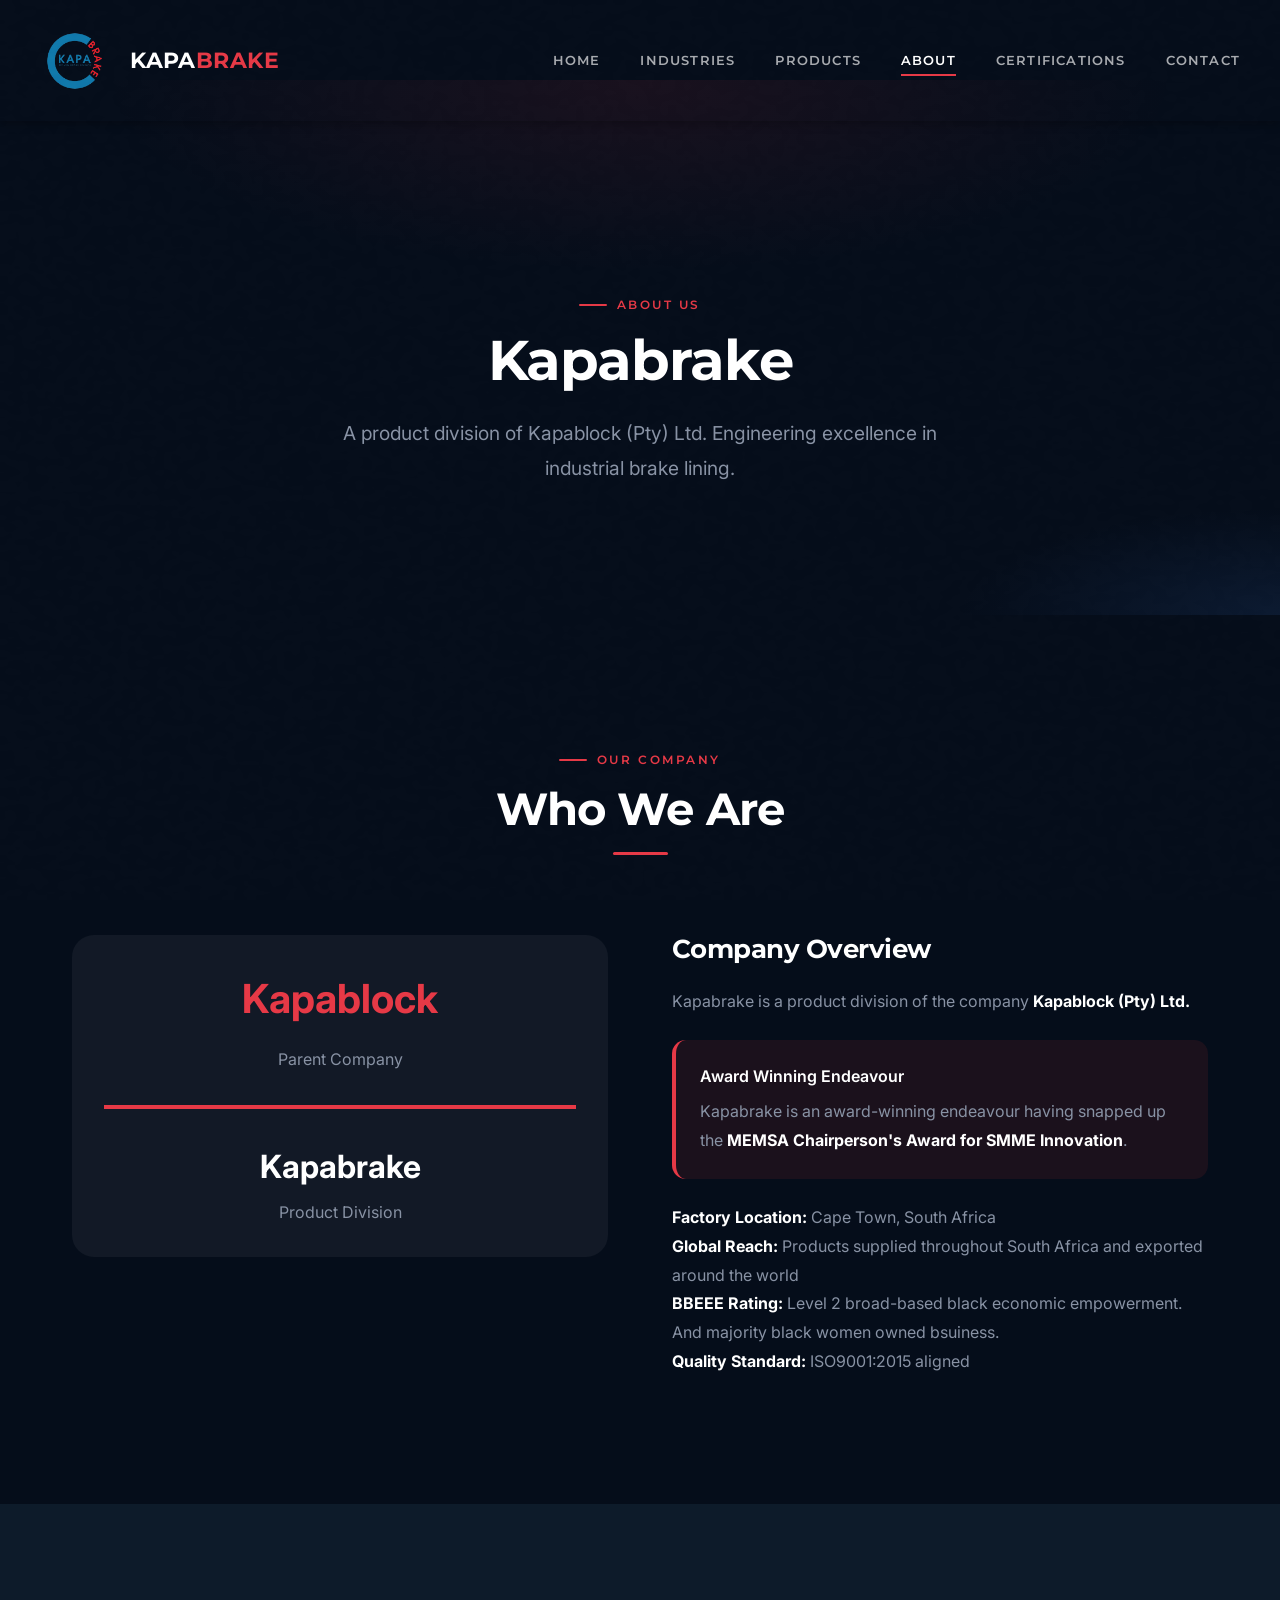
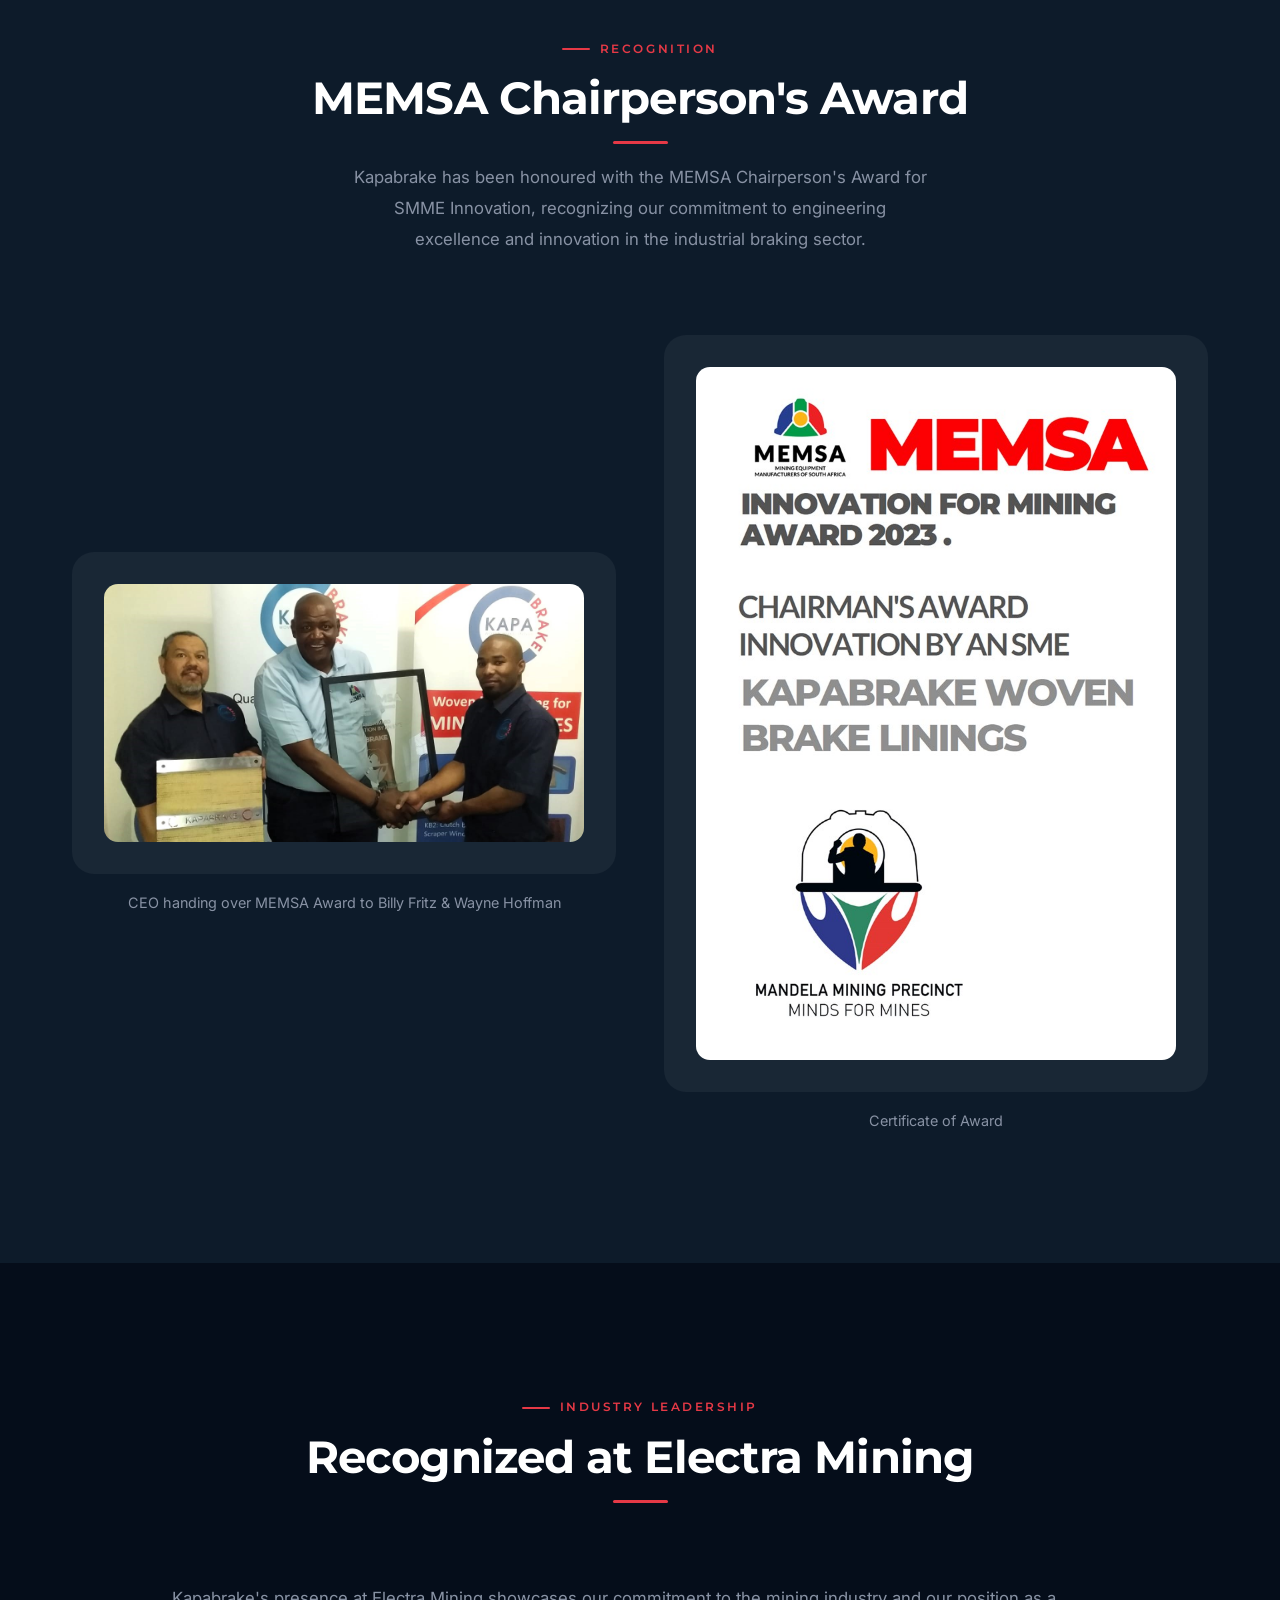
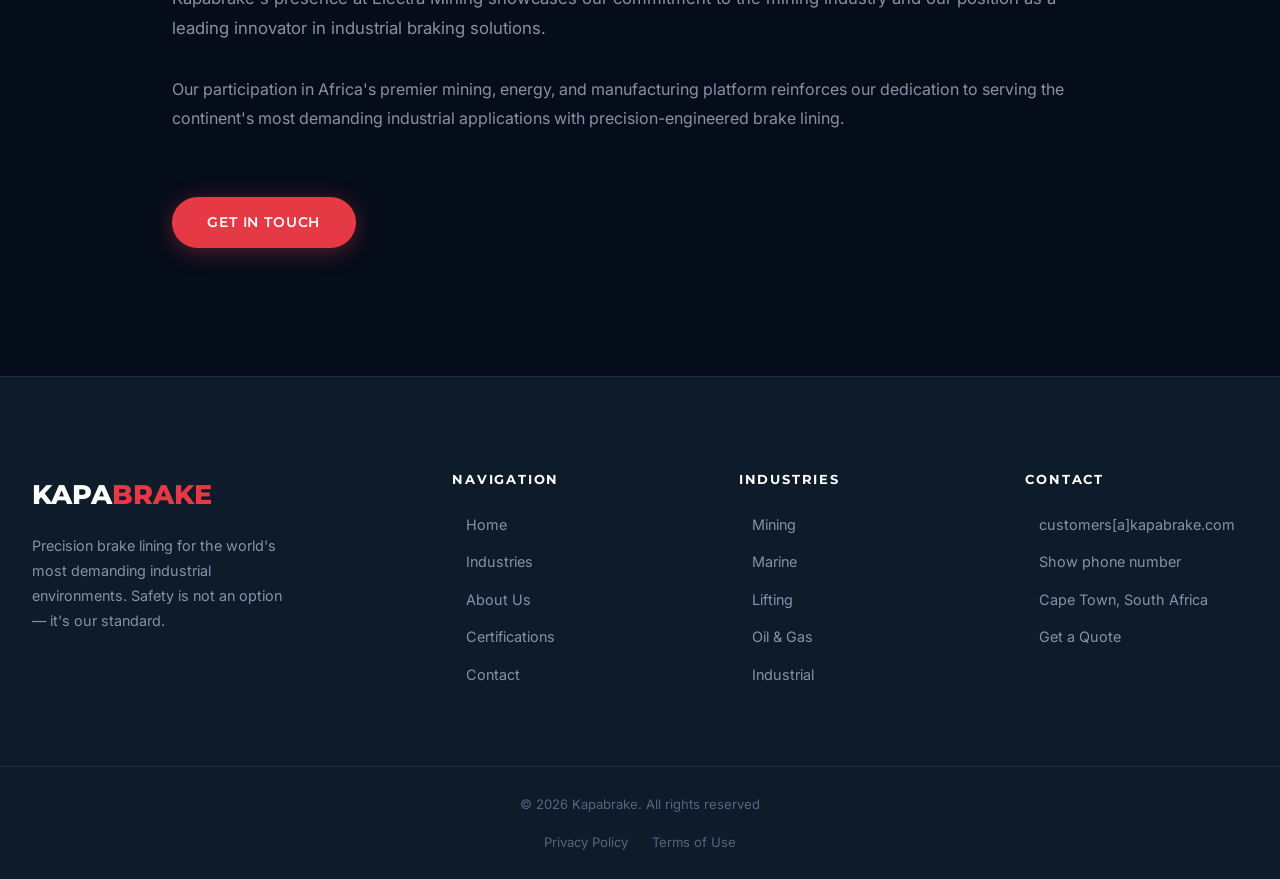
==== commit c21f76b0: "Add phone number obfuscation to prevent bot harvesting Implemented obfuscation for all phone number " ====
--- a/about.html
+++ b/about.html
@@ -156,7 +156,7 @@
       </div>
       <div class="footer-col"><h4>Navigation</h4><ul><li><a href="index.html">Home</a></li><li><a href="index.html#industries">Industries</a></li><li><a href="about.html">About Us</a></li><li><a href="certifications.html">Certifications</a></li><li><a href="contact.html">Contact</a></li></ul></div>
       <div class="footer-col"><h4>Industries</h4><ul><li><a href="industries/mining.html">Mining</a></li><li><a href="industries/marine.html">Marine</a></li><li><a href="industries/lifting.html">Lifting</a></li><li><a href="industries/oil-gas.html">Oil &amp; Gas</a></li><li><a href="industries/industrial.html">Industrial</a></li></ul></div>
-      <div class="footer-col"><h4>Contact</h4><ul><li><a href="mailto:customers@kapabrake.com">customers[a]kapabrake.com</a></li><li><a href="tel:+27212860641">+27 (21) 286 0641</a></li><li><a href="#">Cape Town, South Africa</a></li><li><a href="contact.html">Get a Quote</a></li></ul></div>
+      <div class="footer-col"><h4>Contact</h4><ul><li><a href="mailto:customers@kapabrake.com">customers[a]kapabrake.com</a></li><li><a href="#" id="phone" data-p="KzI3ICgyMSkgMjg2IDA2NDE=">Show phone number</a></li><li><a href="#">Cape Town, South Africa</a></li><li><a href="contact.html">Get a Quote</a></li></ul></div>
     </div>
     <div class="footer-bottom">
       <p class="footer-copy">© <span id="year"></span> Kapabrake. All rights reserved</p>
@@ -169,5 +169,15 @@
     // Auto-update copyright year
     document.getElementById("year").textContent = new Date().getFullYear();
   </script>
+  <script>
+    document.querySelectorAll('a[id="phone"]').forEach(phoneEl => {
+      phoneEl.addEventListener('click', e => {
+        e.preventDefault();
+        const num = atob(phoneEl.dataset.p);
+        phoneEl.textContent = num;
+        phoneEl.href = 'tel:' + num.replace(/[^d+]/g, '');
+      });
+    });
+  </script>
 </body>
 </html>
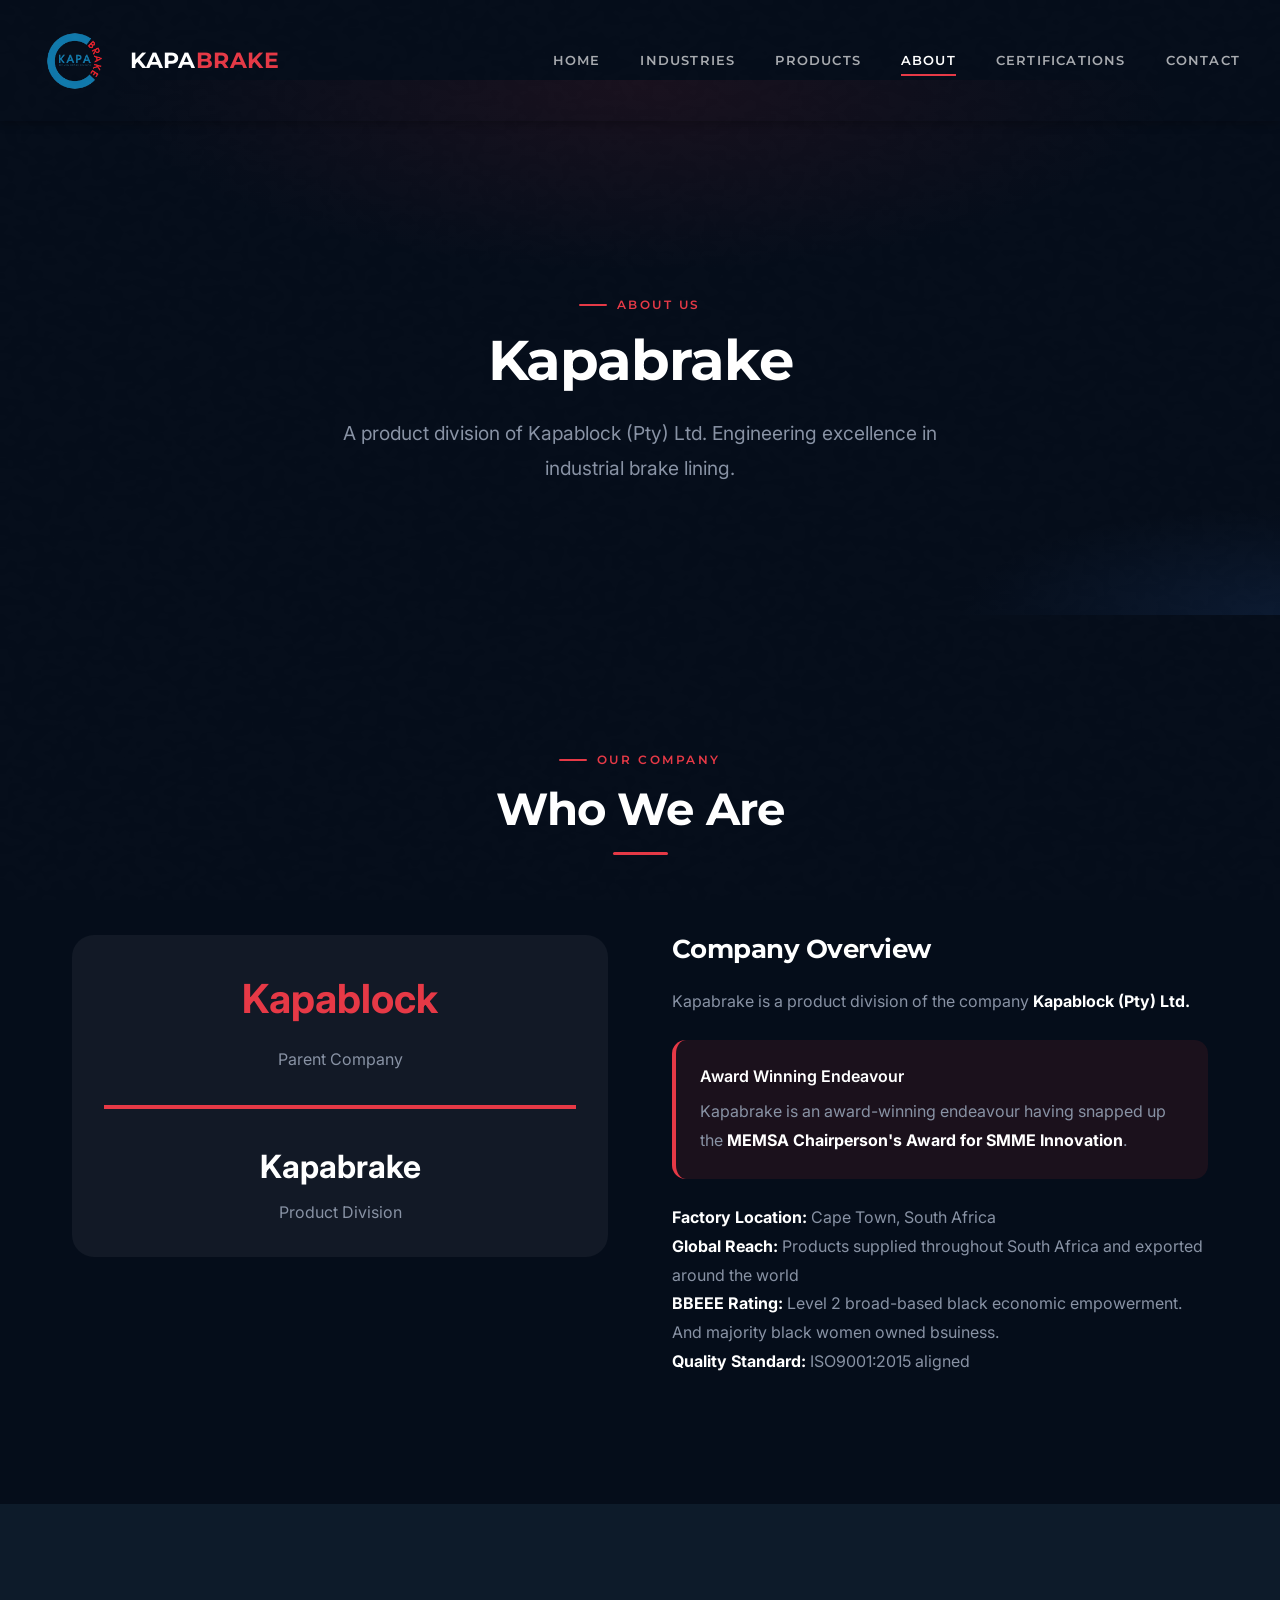
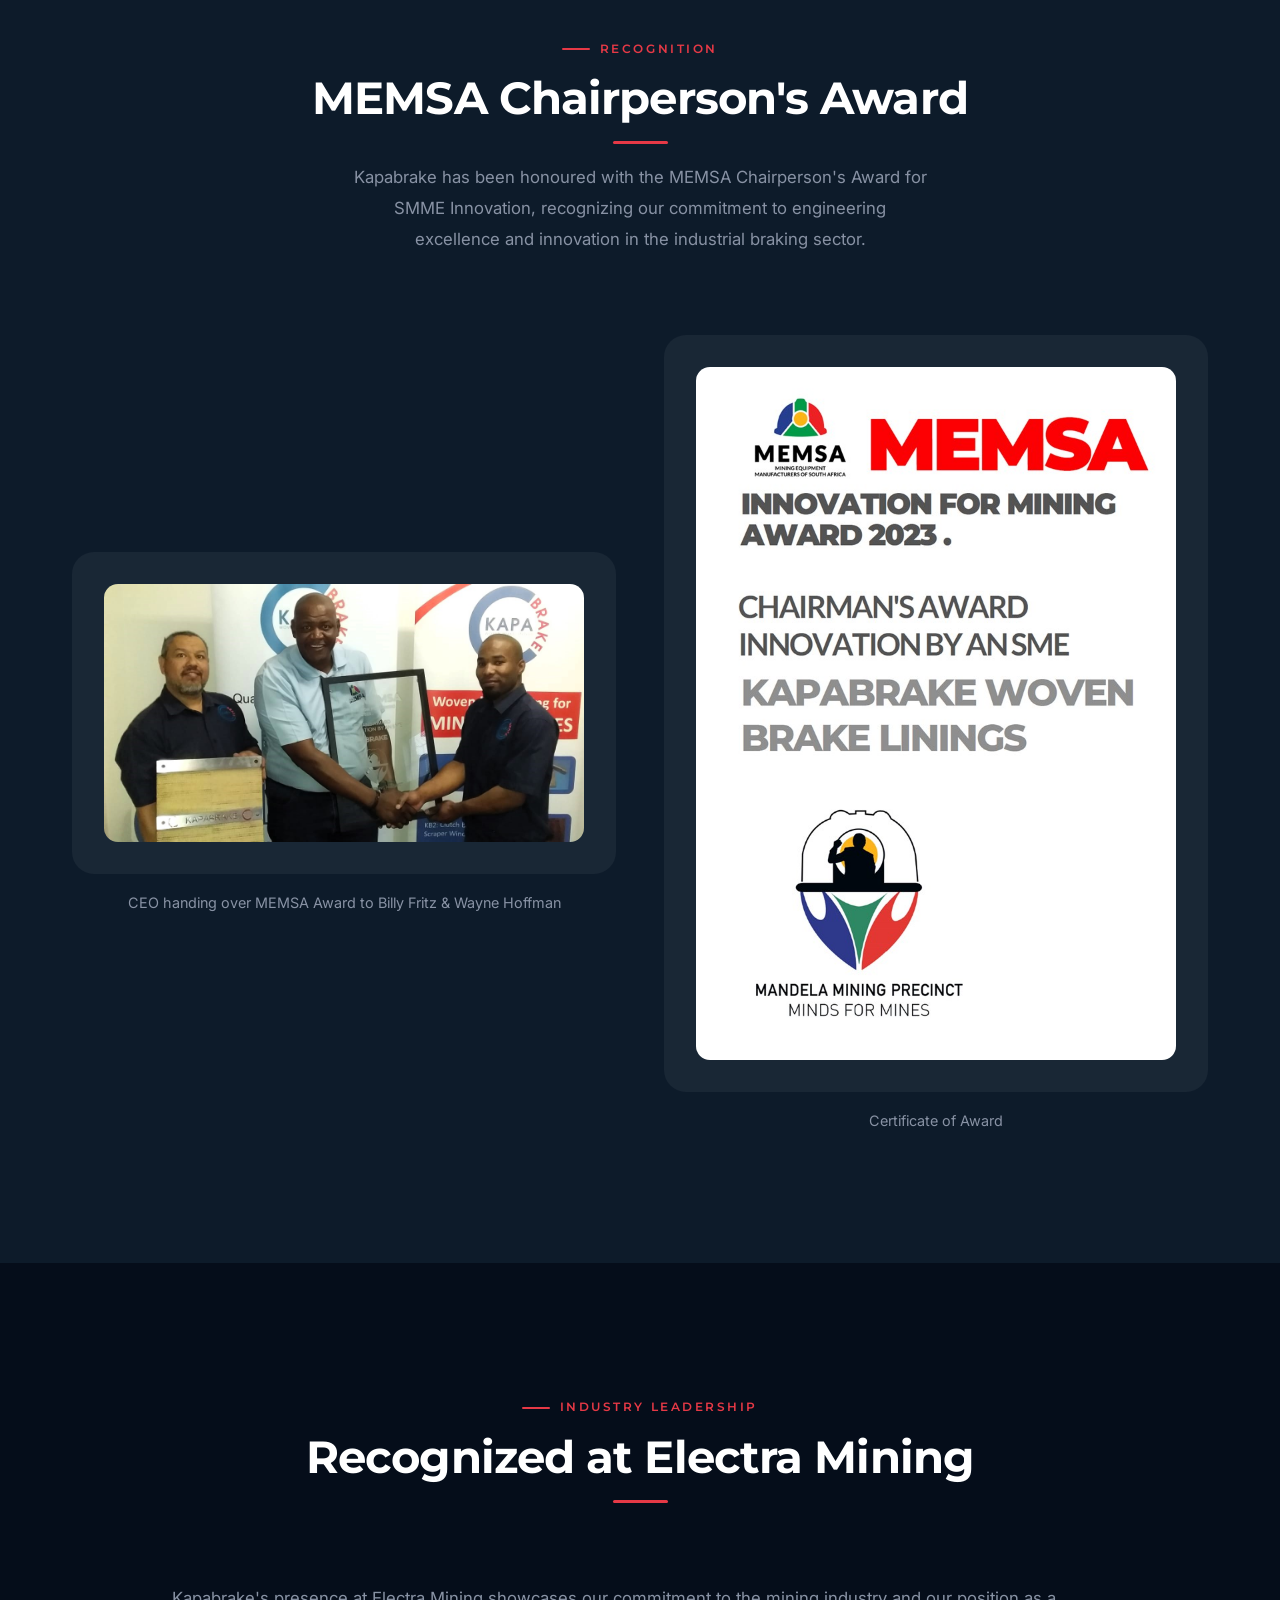
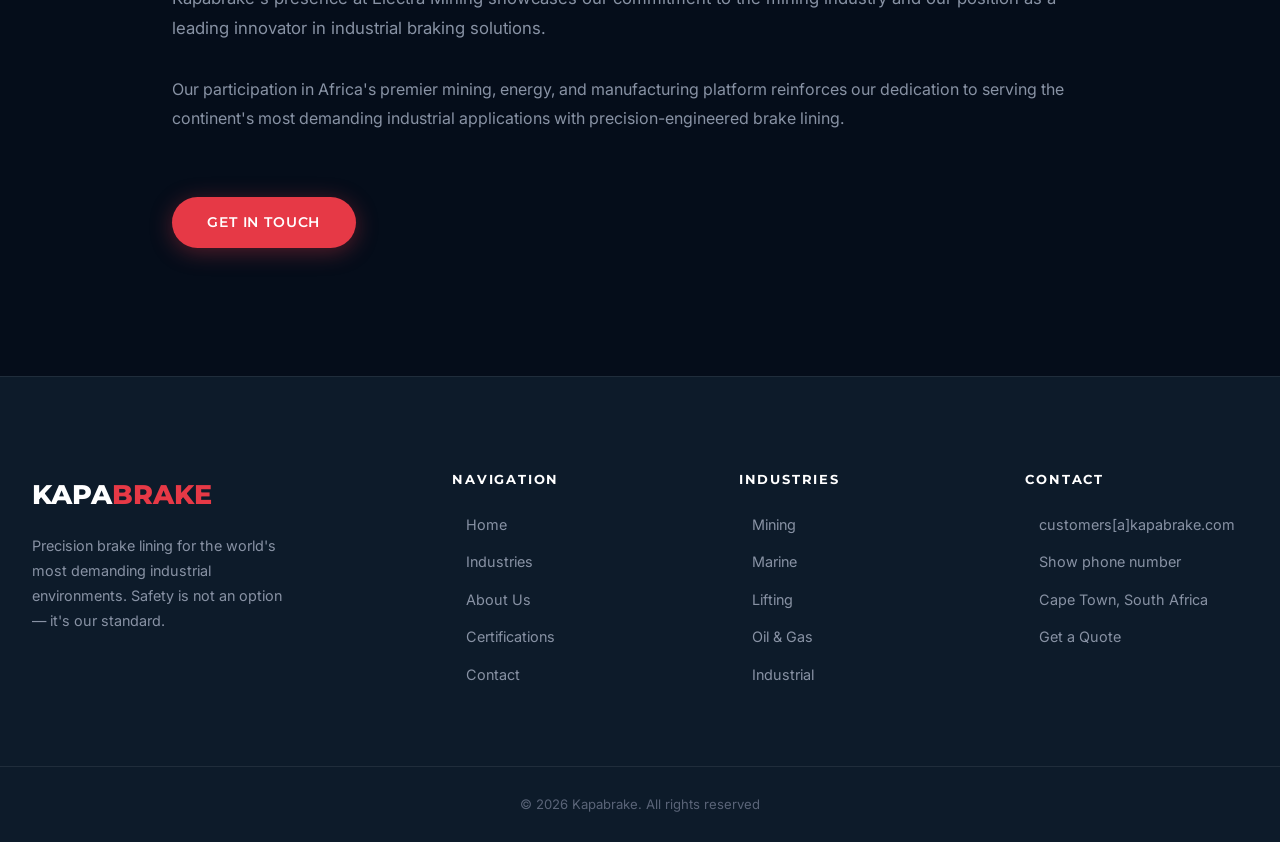
==== commit 67023eda: "Remove footer-legal divs from all page footers Removed the footer-legal divs containing Privacy Poli" ====
--- a/about.html
+++ b/about.html
@@ -160,7 +160,6 @@
     </div>
     <div class="footer-bottom">
       <p class="footer-copy">© <span id="year"></span> Kapabrake. All rights reserved</p>
-      <div class="footer-legal"><a href="#">Privacy Policy</a><a href="#">Terms of Use</a></div>
     </div>
   </footer>
 
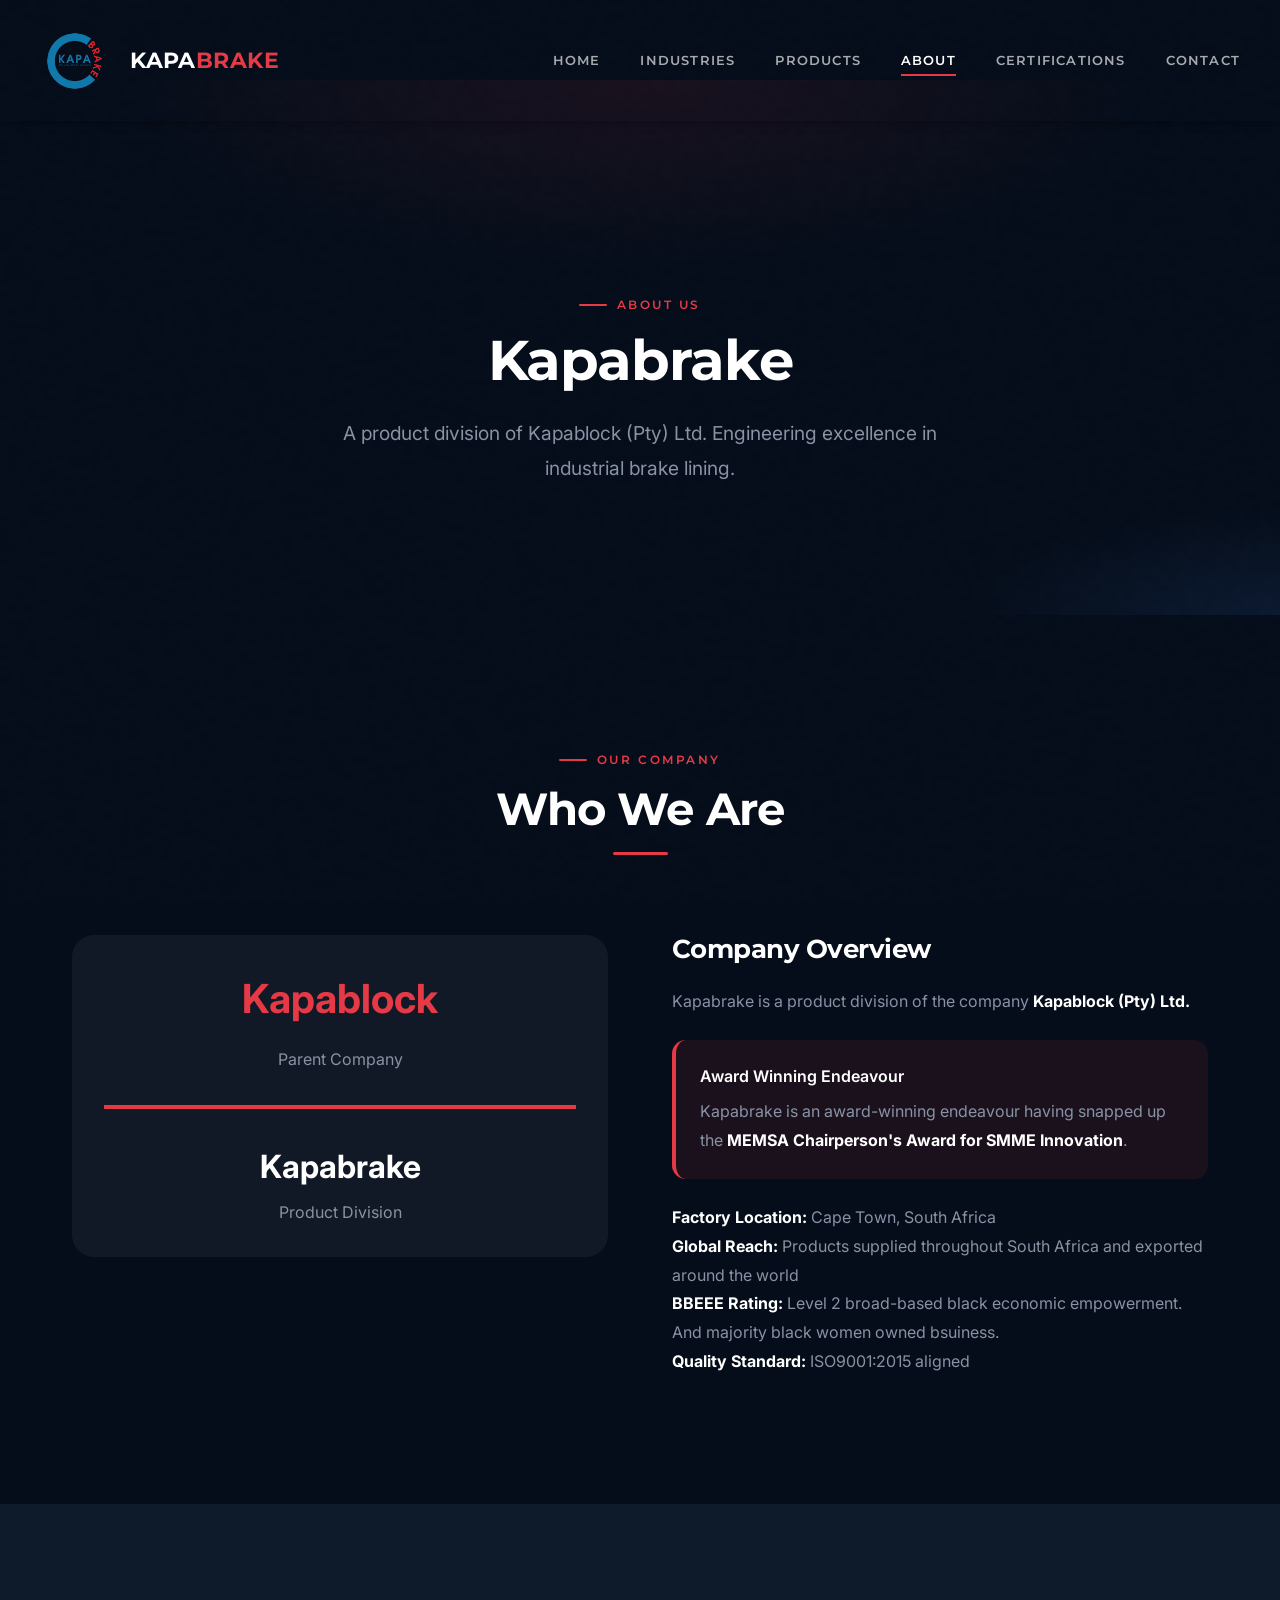
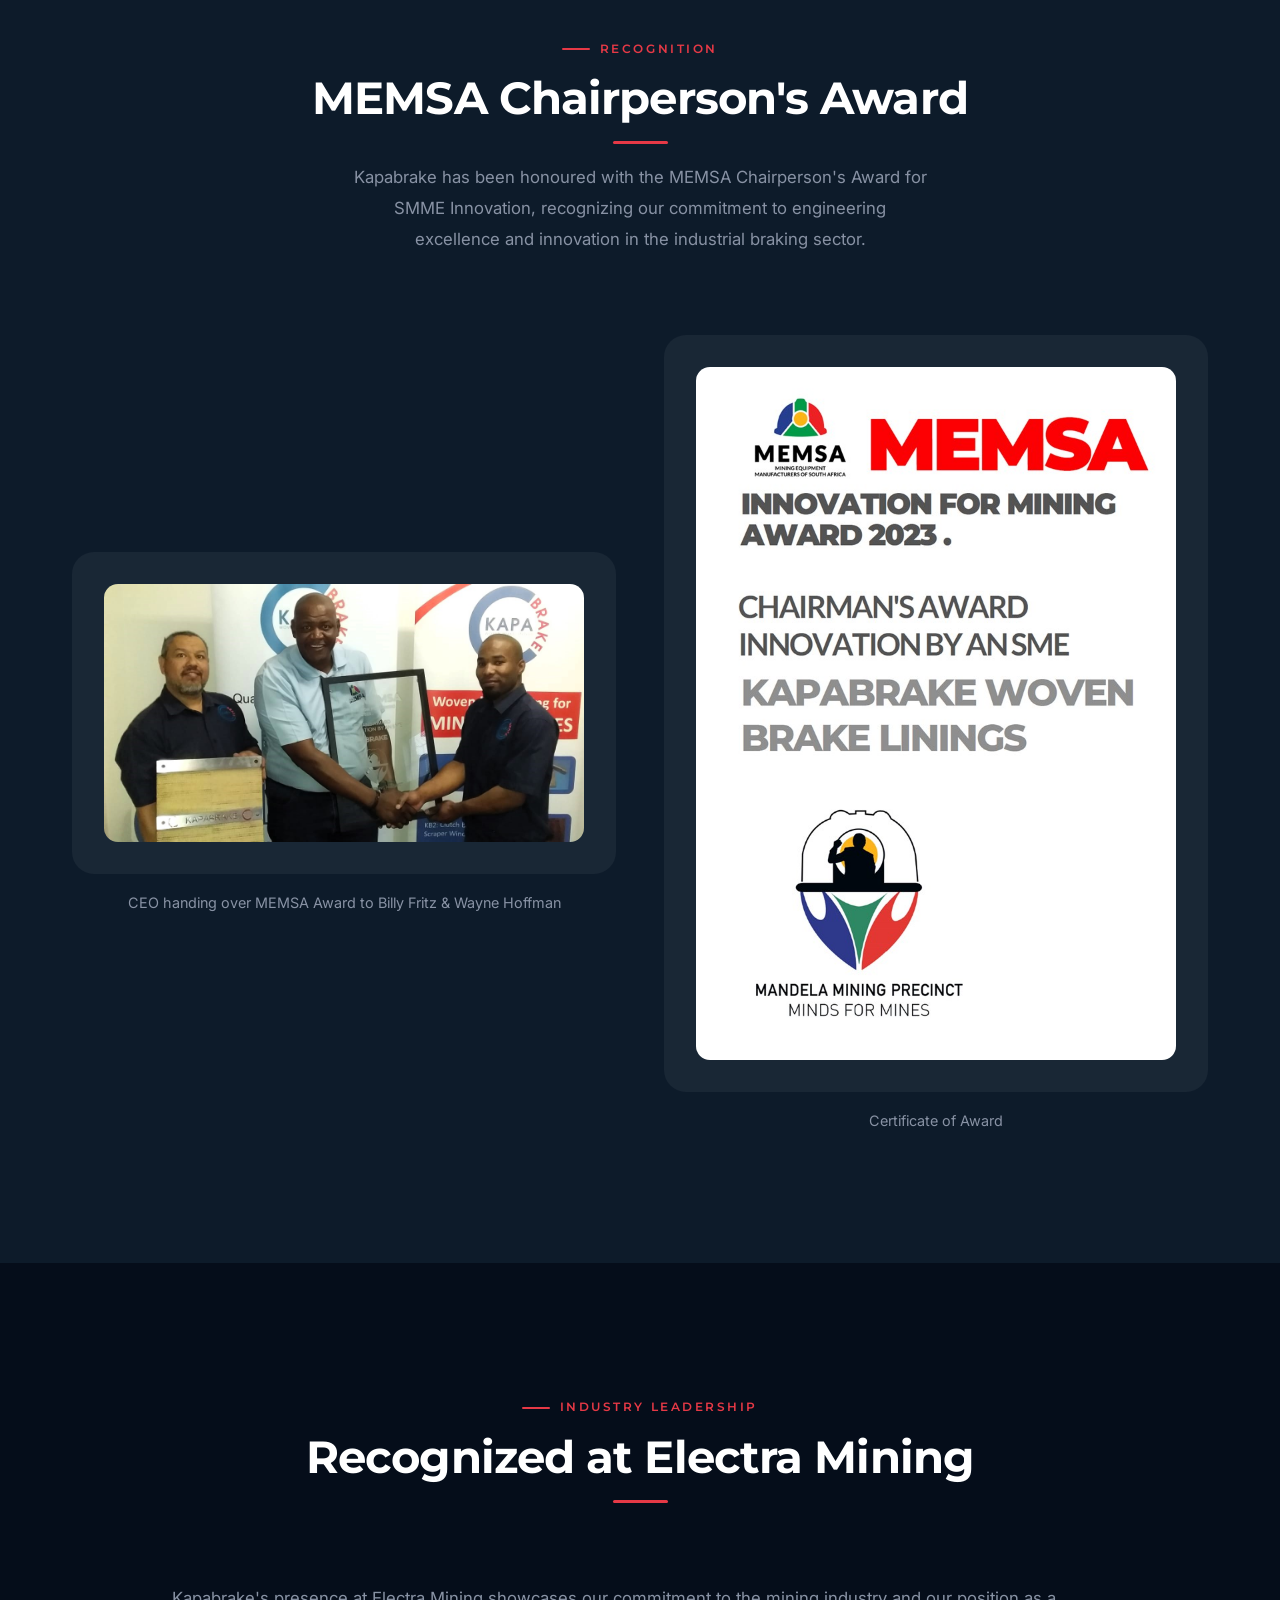
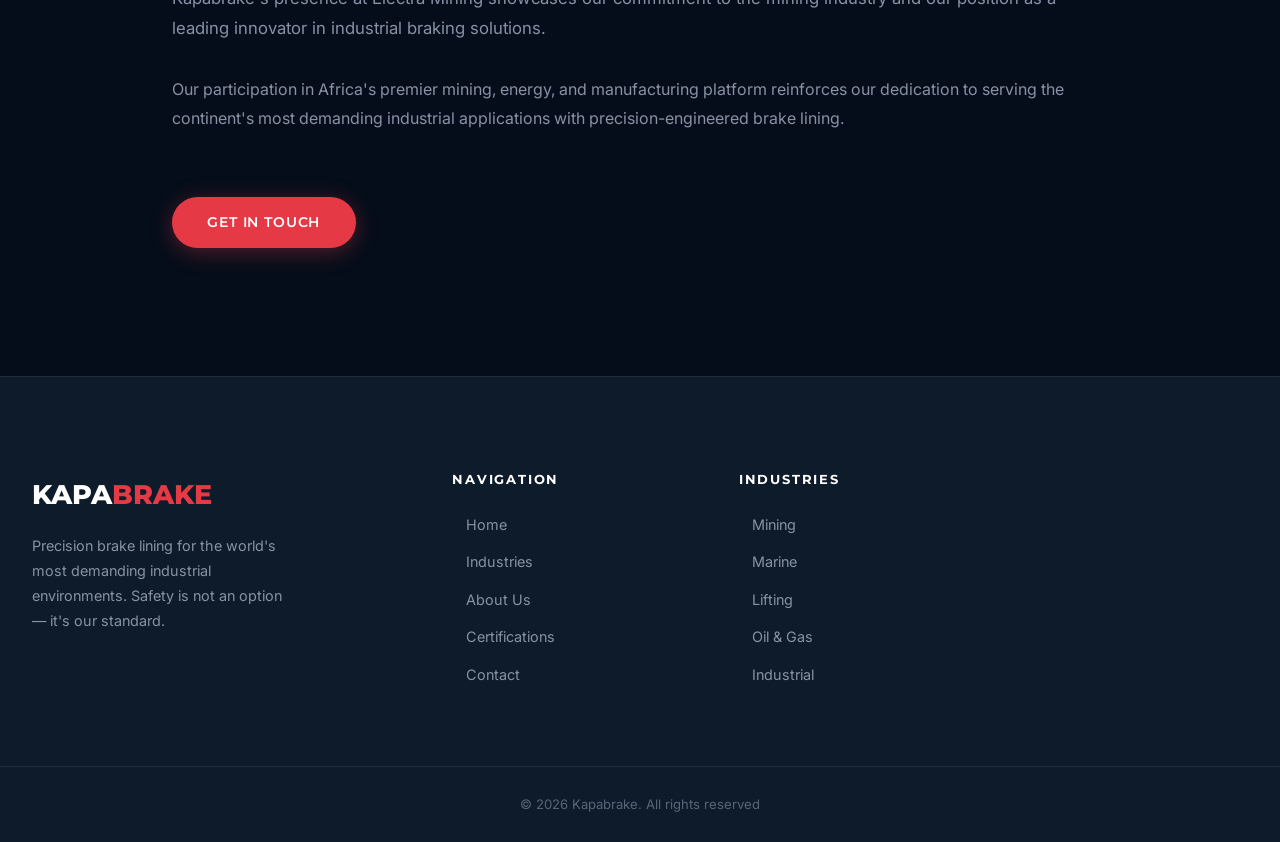
==== commit 6deb88ba: "Remove 'Get a Quote' link from all footers Removed the <li><a href=\"contact.html\">Get a Quote</a><" ====
--- a/about.html
+++ b/about.html
@@ -156,7 +156,6 @@
       </div>
       <div class="footer-col"><h4>Navigation</h4><ul><li><a href="index.html">Home</a></li><li><a href="index.html#industries">Industries</a></li><li><a href="about.html">About Us</a></li><li><a href="certifications.html">Certifications</a></li><li><a href="contact.html">Contact</a></li></ul></div>
       <div class="footer-col"><h4>Industries</h4><ul><li><a href="industries/mining.html">Mining</a></li><li><a href="industries/marine.html">Marine</a></li><li><a href="industries/lifting.html">Lifting</a></li><li><a href="industries/oil-gas.html">Oil &amp; Gas</a></li><li><a href="industries/industrial.html">Industrial</a></li></ul></div>
-      <div class="footer-col"><h4>Contact</h4><ul><li><a href="mailto:customers@kapabrake.com">customers[a]kapabrake.com</a></li><li><a href="#" id="phone" data-p="KzI3ICgyMSkgMjg2IDA2NDE=">Show phone number</a></li><li><a href="#">Cape Town, South Africa</a></li><li><a href="contact.html">Get a Quote</a></li></ul></div>
     </div>
     <div class="footer-bottom">
       <p class="footer-copy">© <span id="year"></span> Kapabrake. All rights reserved</p>
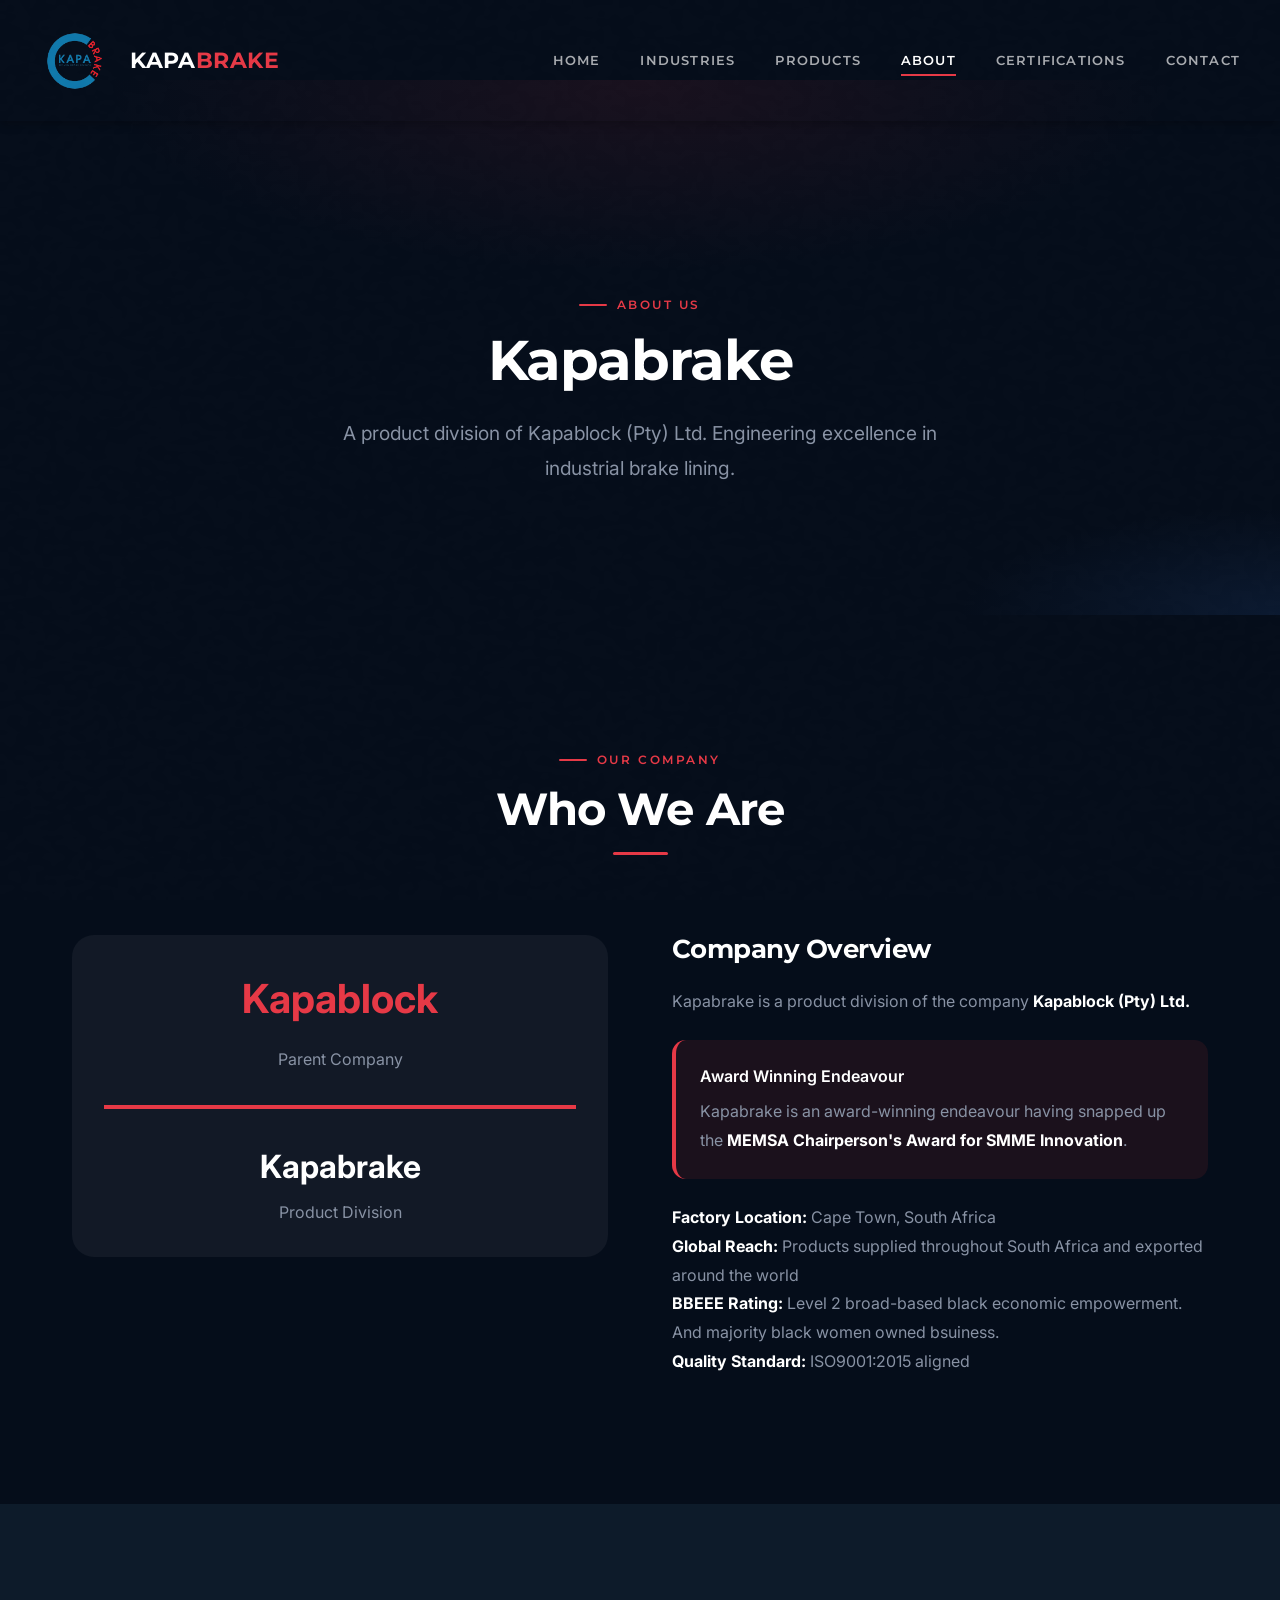
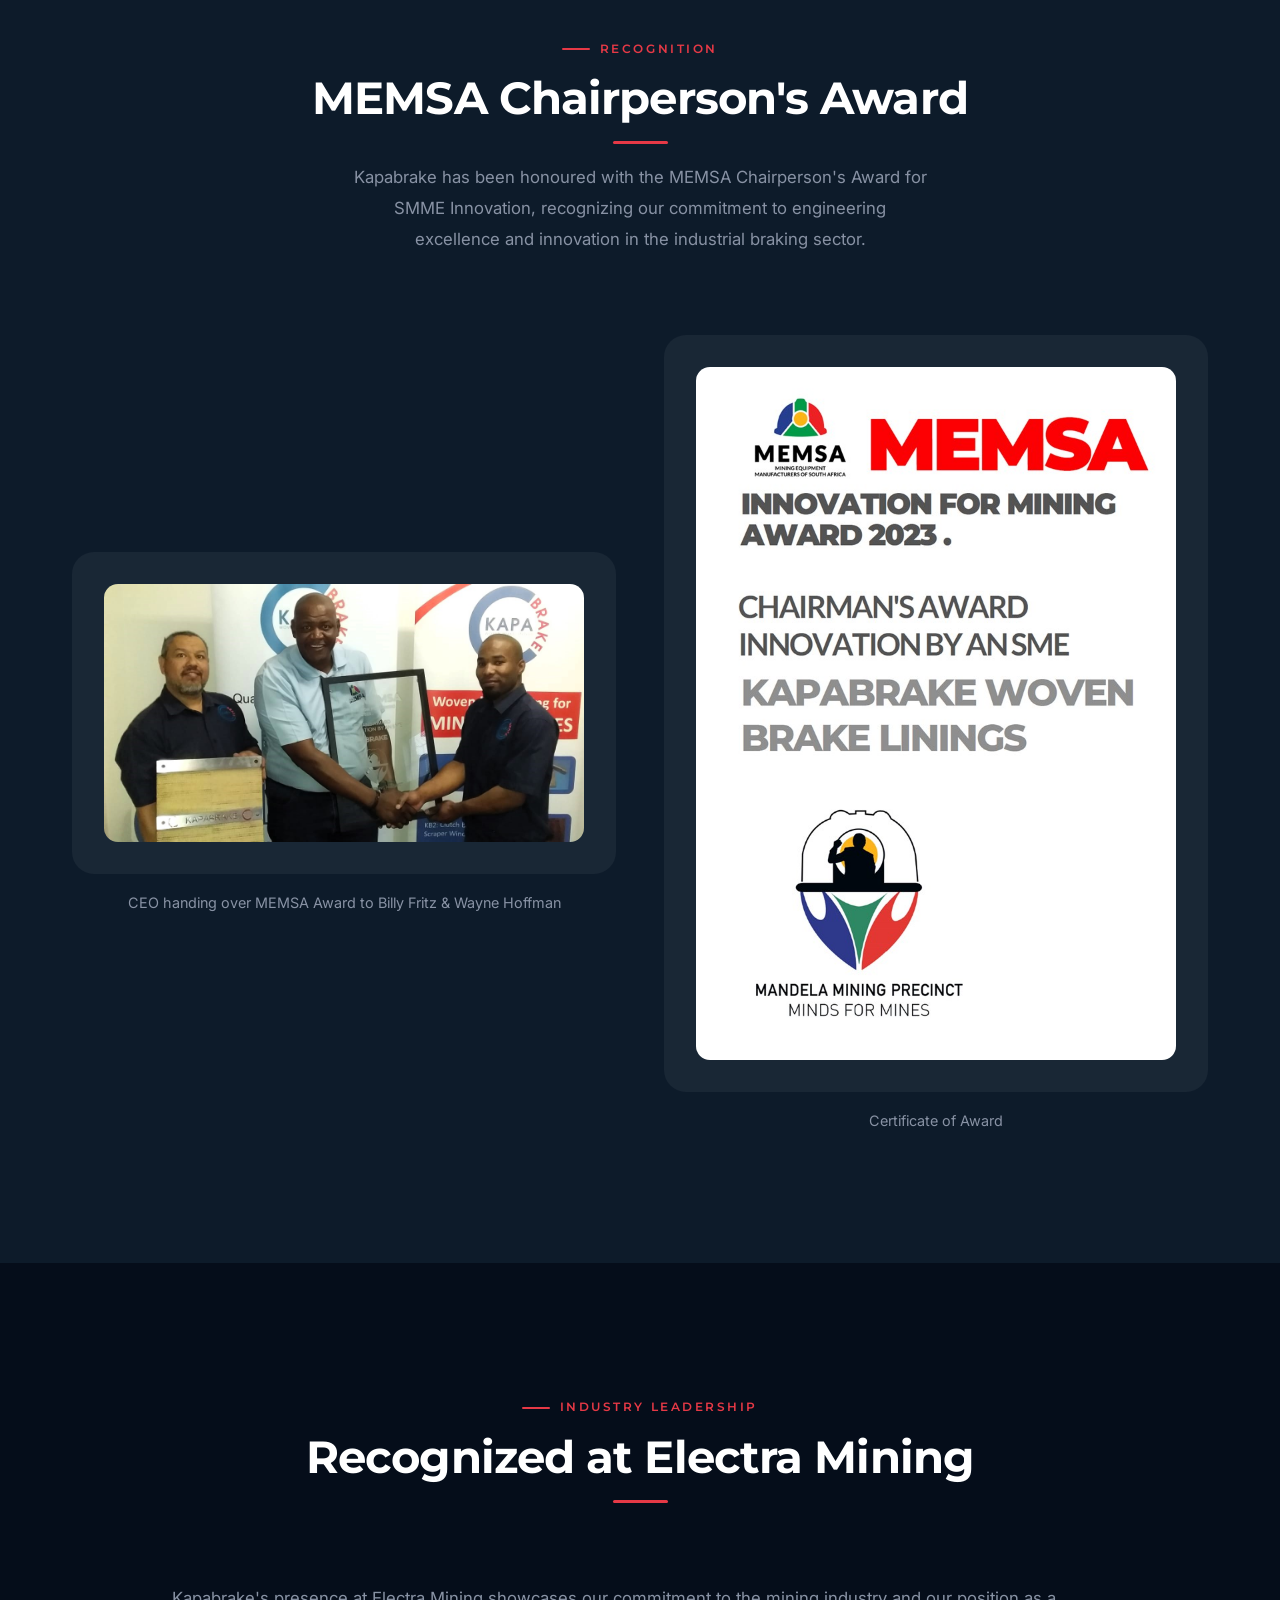
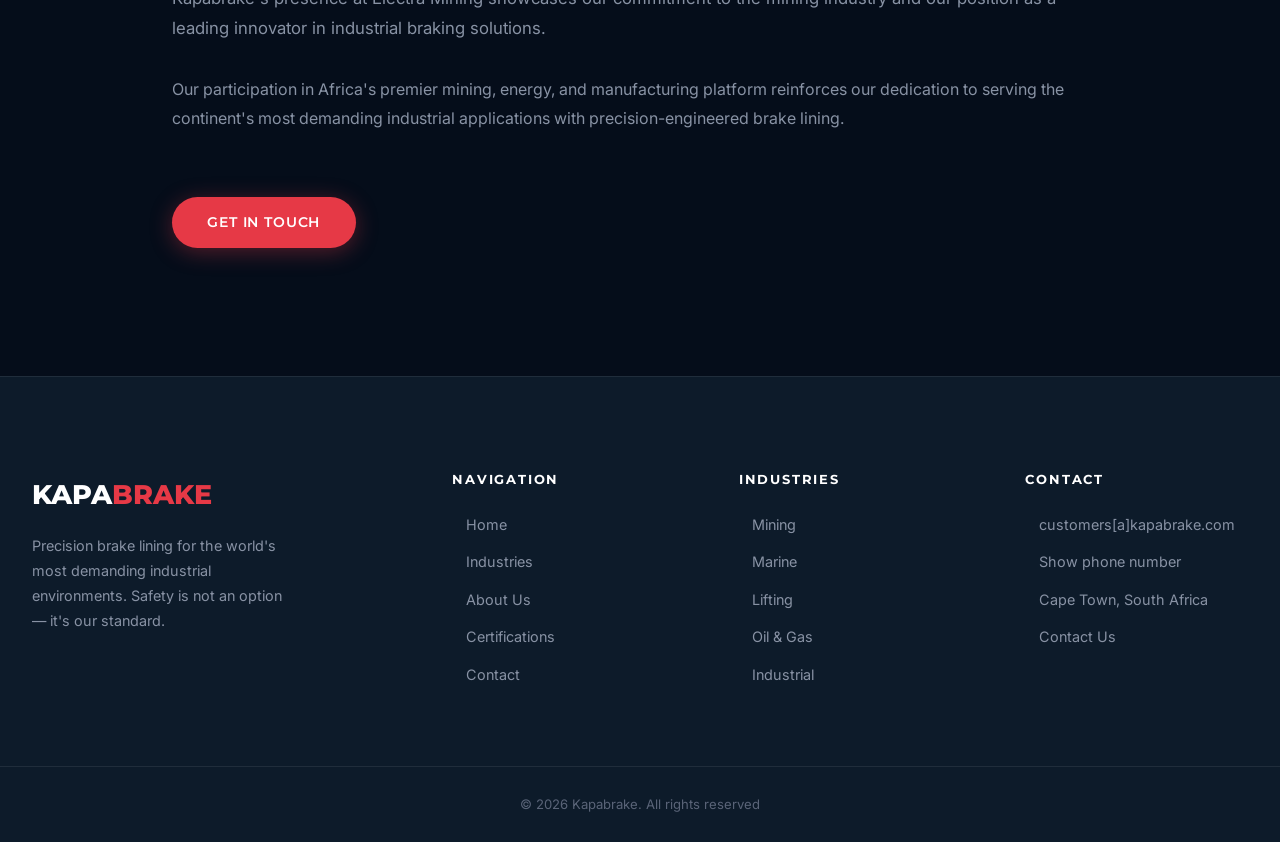
==== commit 16fe4823: "Apply phone number obfuscation and footer updates across all pages Final updates to all pages includ" ====
--- a/about.html
+++ b/about.html
@@ -148,21 +148,57 @@
 
 
 
+  <!-- ═══ FOOTER ═══ -->
   <footer class="footer">
     <div class="footer-grid">
       <div>
         <div class="footer-brand-name">KAPA<em>BRAKE</em></div>
         <p class="footer-tagline">Precision brake lining for the world's most demanding industrial environments. Safety is not an option — it's our standard.</p>
       </div>
-      <div class="footer-col"><h4>Navigation</h4><ul><li><a href="index.html">Home</a></li><li><a href="index.html#industries">Industries</a></li><li><a href="about.html">About Us</a></li><li><a href="certifications.html">Certifications</a></li><li><a href="contact.html">Contact</a></li></ul></div>
-      <div class="footer-col"><h4>Industries</h4><ul><li><a href="industries/mining.html">Mining</a></li><li><a href="industries/marine.html">Marine</a></li><li><a href="industries/lifting.html">Lifting</a></li><li><a href="industries/oil-gas.html">Oil &amp; Gas</a></li><li><a href="industries/industrial.html">Industrial</a></li></ul></div>
-    </div>
+
+      <div class="footer-col">
+        <h4>Navigation</h4>
+        <ul>
+          <li><a href="index.html">Home</a></li>
+          <li><a href="#industries">Industries</a></li>
+          <li><a href="about.html">About Us</a></li>
+          <li><a href="certifications.html">Certifications</a></li>
+          <li><a href="contact.html">Contact</a></li>
+        </ul>
+      </div>
+
+      <div class="footer-col">
+        <h4>Industries</h4>
+        <ul>
+          <li><a href="industries/mining.html">Mining</a></li>
+          <li><a href="industries/marine.html">Marine</a></li>
+          <li><a href="industries/lifting.html">Lifting</a></li>
+          <li><a href="industries/oil-gas.html">Oil &amp; Gas</a></li>
+          <li><a href="industries/industrial.html">Industrial</a></li>
+        </ul>
+      </div>
+
+      <div class="footer-col">
+        <h4>Contact</h4>
+        <ul>
+          <li><a href="mailto:customers@kapabrake.com">customers[a]kapabrake.com</a></li>
+          <li><a href="#" id="phone" data-p="KzI3ICgyMSkgMjg2IDA2NDE=">Show phone number</a></li>
+          <li><a href="#">Cape Town, South Africa</a></li>
+          <li><a href="contact.html">Contact Us</a></li>
+        </ul>
+      </div>
+    </div>
+
     <div class="footer-bottom">
       <p class="footer-copy">© <span id="year"></span> Kapabrake. All rights reserved</p>
-    </div>
+    
   </footer>
 
   <script src="js/main.js"></script>
+  <script>
+    // Auto-update copyright year
+    document.getElementById('year').textContent = new Date().getFullYear();
+  </script>
   <script>
     // Auto-update copyright year
     document.getElementById("year").textContent = new Date().getFullYear();
@@ -179,3 +215,5 @@
   </script>
 </body>
 </html>
+
+
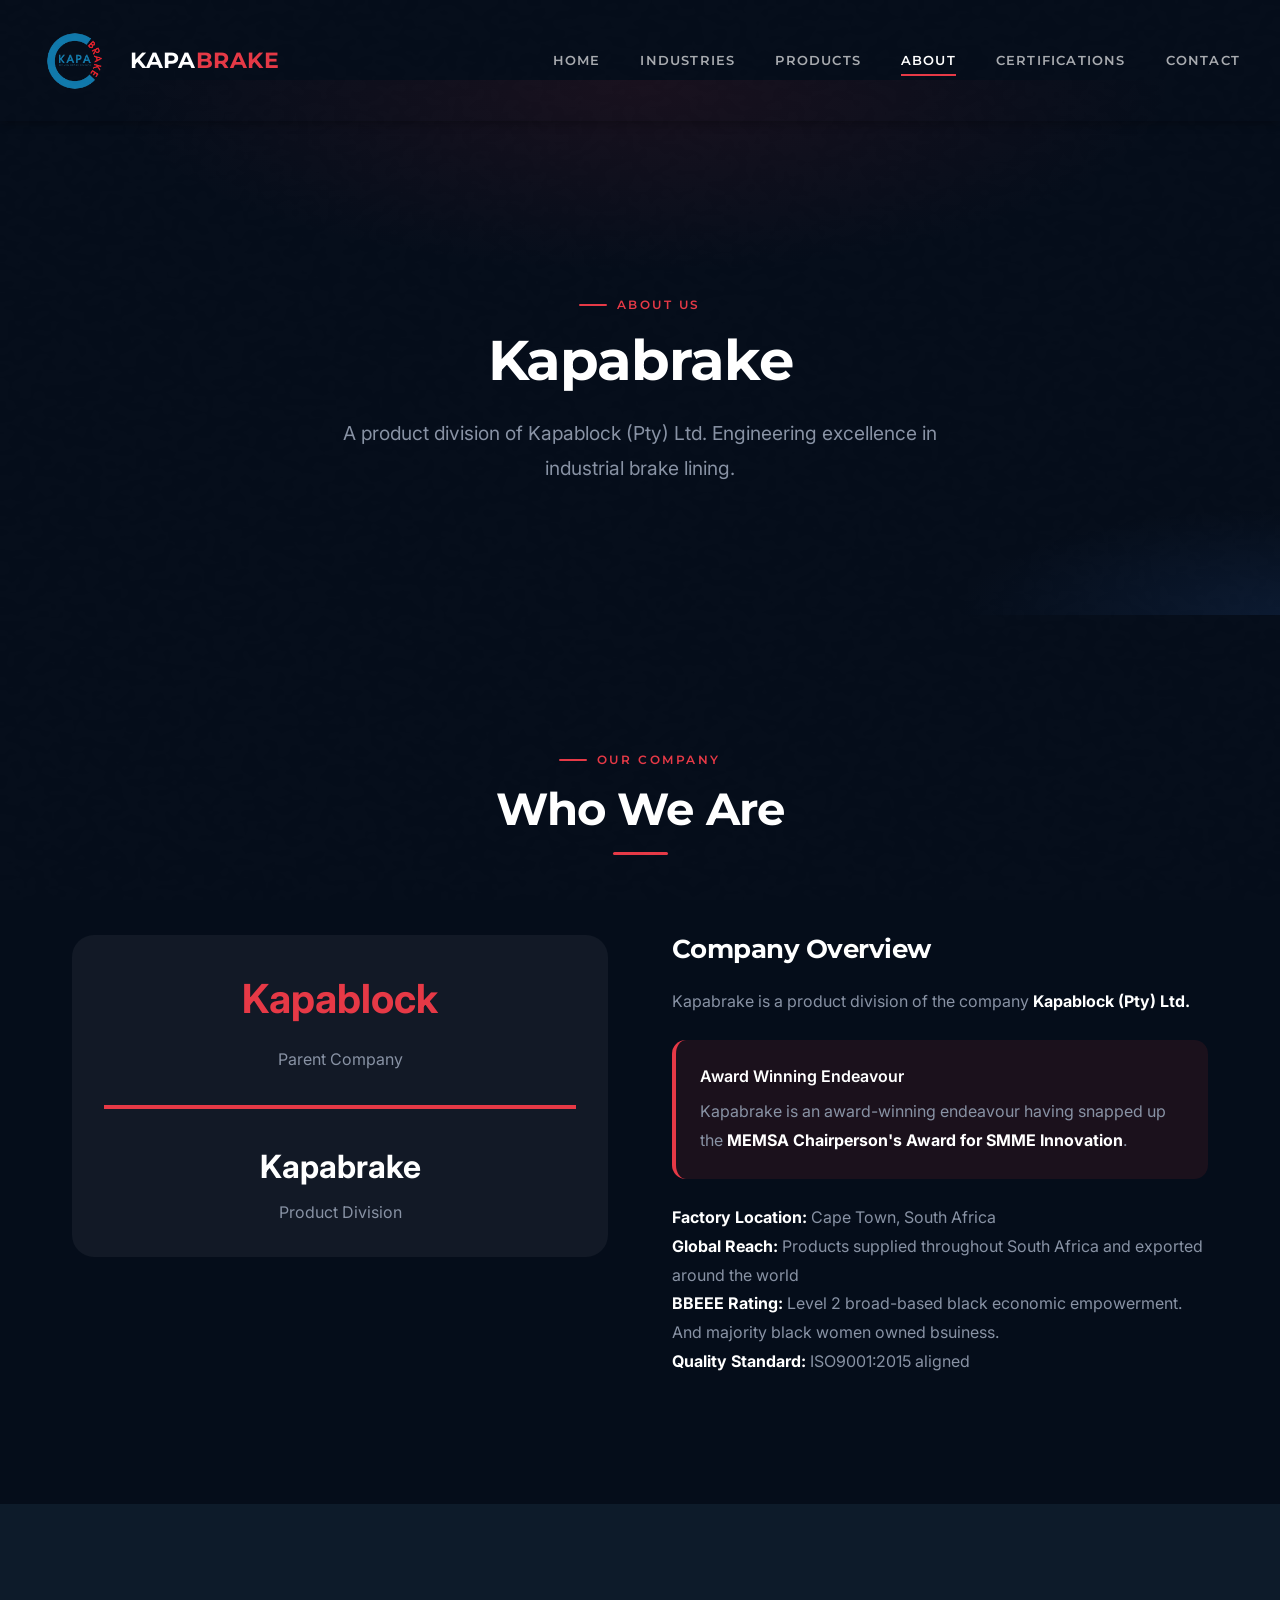
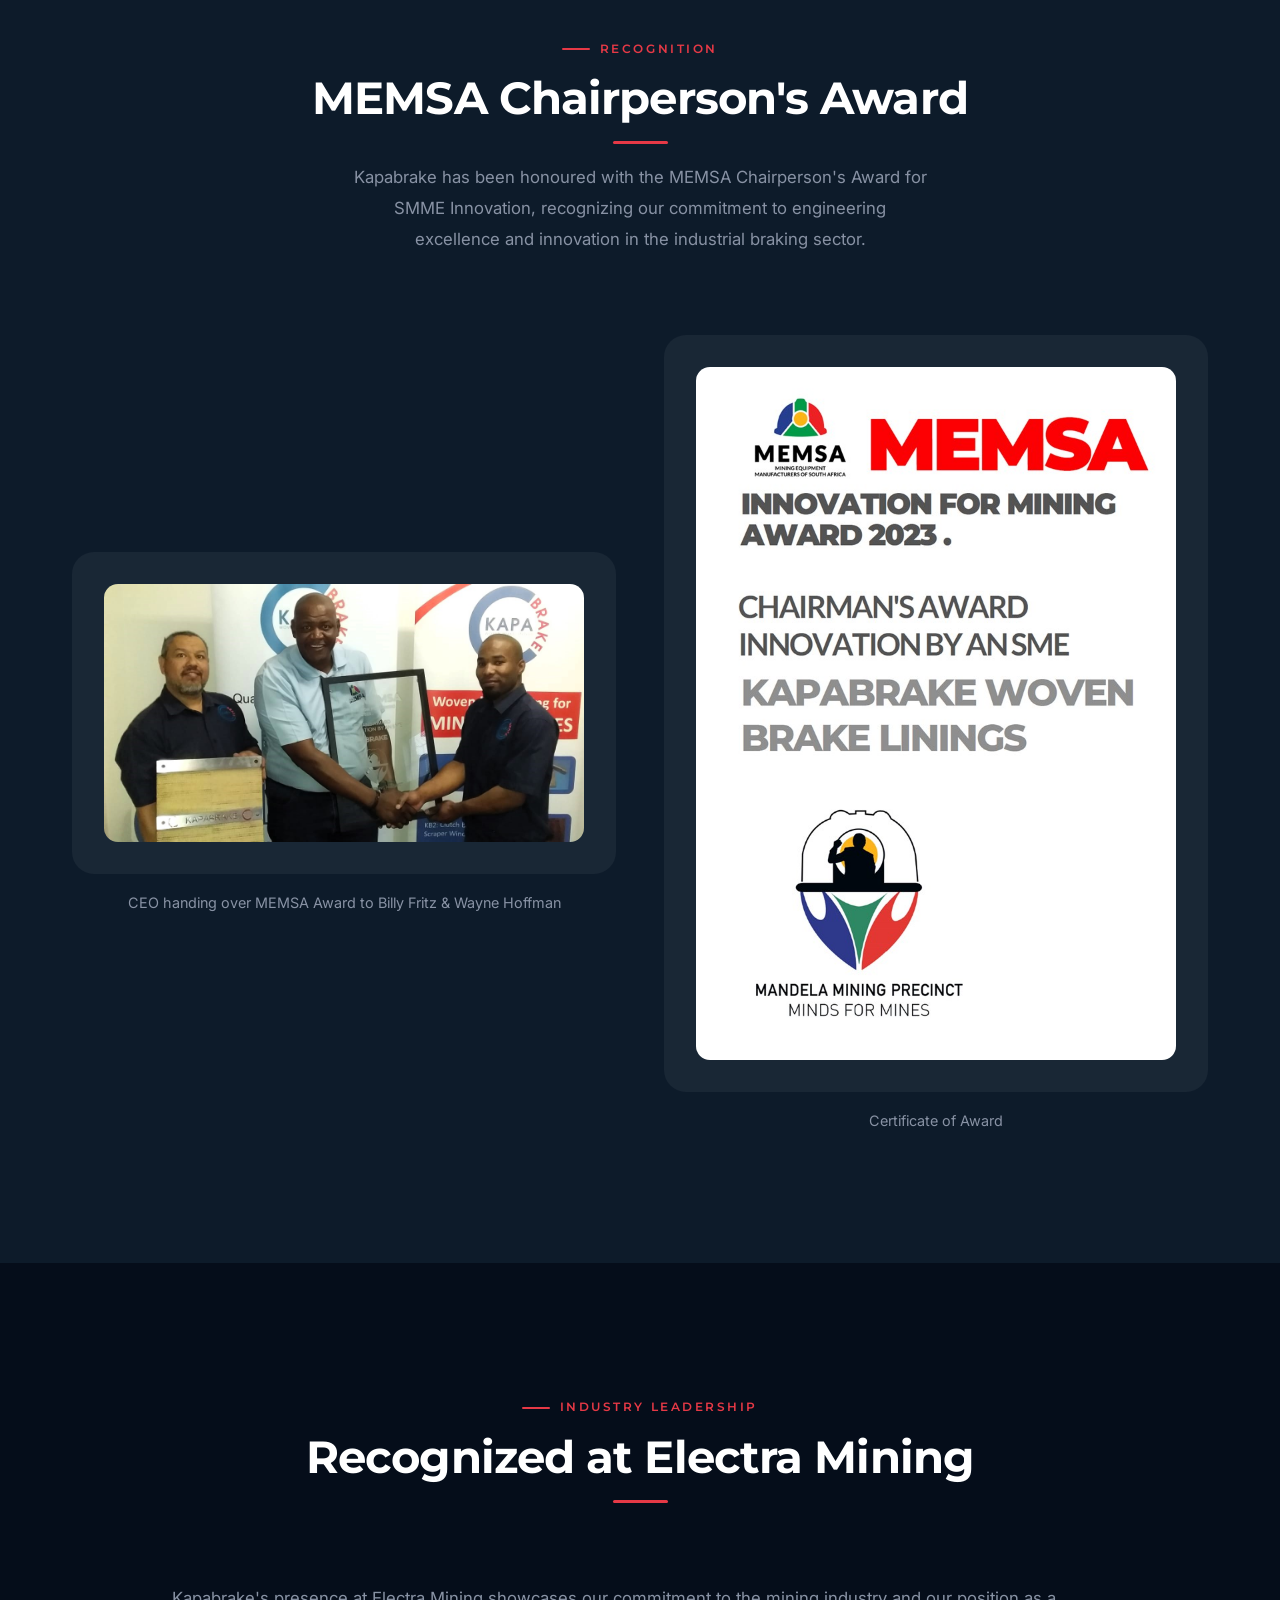
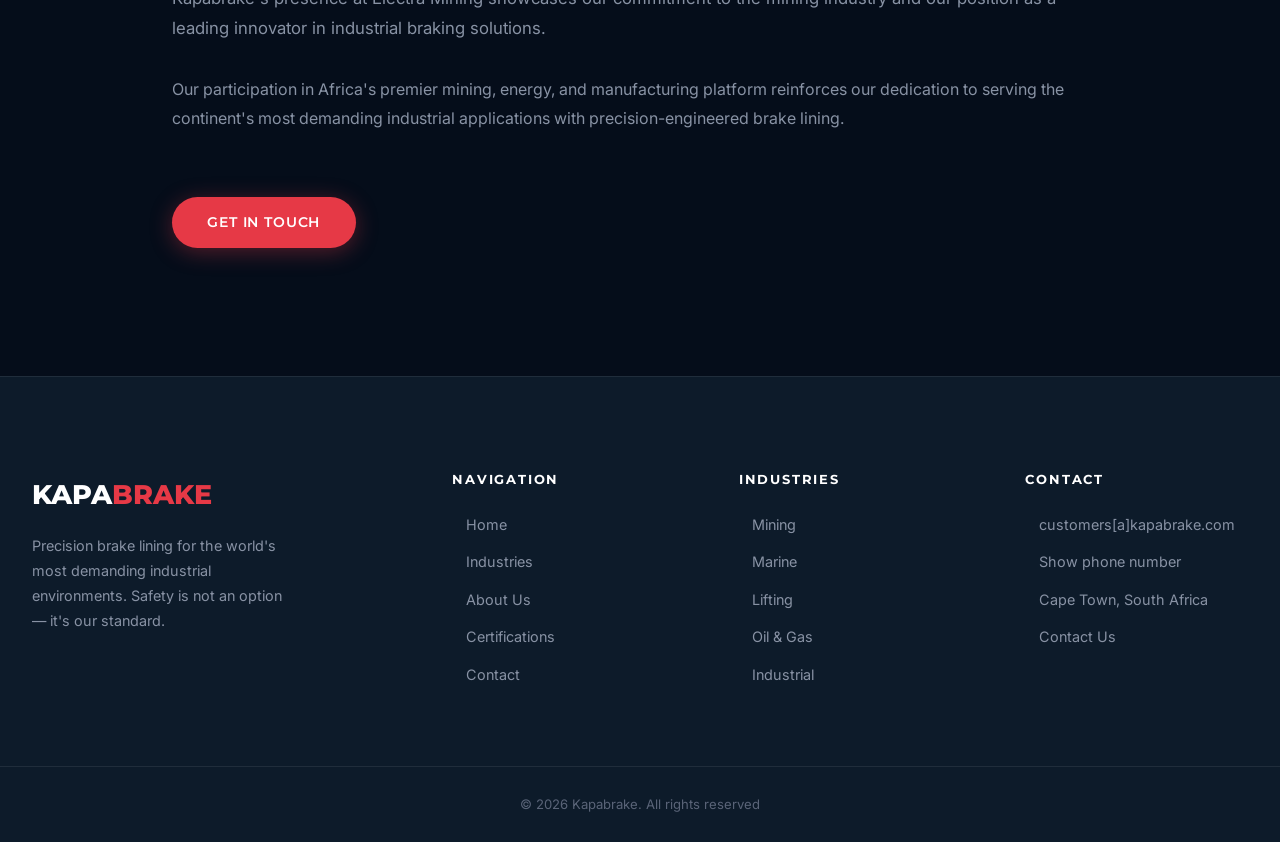
==== commit f0862889: "Rename media folder from 'Appended Images & Videos' to 'Main' Updated all 41 image and video referen" ====
--- a/about.html
+++ b/about.html
@@ -26,7 +26,7 @@
 
   <nav class="navbar">
     <a href="index.html" class="nav-logo">
-      <img src="Media/Appended%20Images%20%26%20Videos/Kapabrake%20July%202026/Bg%20Removed/Kapabrake_Large_Logo-removebg-preview.png" alt="Kapabrake Logo" class="nav-logo-img" style="height:70px;width:auto;margin-right:1rem;">
+      <img src="Media/Main/Kapabrake%20July%202026/Bg%20Removed/Kapabrake_Large_Logo-removebg-preview.png" alt="Kapabrake Logo" class="nav-logo-img" style="height:70px;width:auto;margin-right:1rem;">
       <span class="nav-logo-text">KAPA<em>BRAKE</em></span>
     </a>
     <div class="nav-links">
@@ -108,7 +108,7 @@
         <!-- Award Photo -->
         <div>
           <div style="background:rgba(255,255,255,0.05);padding:2rem;border-radius:var(--radius-lg);">
-            <img src="Media/Appended%20Images%20%26%20Videos/Kapabrake%20July%202026/CEO-Award-Handover-2023.jpg" alt="MEMSA CEO handing over award to Kapabrake team" style="width:100%;height:auto;border-radius:var(--radius-md);">
+            <img src="Media/Main/Kapabrake%20July%202026/CEO-Award-Handover-2023.jpg" alt="MEMSA CEO handing over award to Kapabrake team" style="width:100%;height:auto;border-radius:var(--radius-md);">
           </div>
           <p style="color:var(--text-secondary);text-align:center;margin-top:1rem;font-size:0.9rem;">CEO handing over MEMSA Award to Billy Fritz & Wayne Hoffman</p>
         </div>
@@ -116,7 +116,7 @@
         <!-- Award Certificate -->
         <div>
           <div style="background:rgba(255,255,255,0.05);padding:2rem;border-radius:var(--radius-lg);">
-            <img src="Media/Appended%20Images%20%26%20Videos/Kapabrake%20July%202026/Memsa Chairman's Award Kapabrake 2023.jpg" alt="MEMSA Award Certificate" style="width:100%;height:auto;border-radius:var(--radius-md);">
+            <img src="Media/Main/Kapabrake%20July%202026/Memsa Chairman's Award Kapabrake 2023.jpg" alt="MEMSA Award Certificate" style="width:100%;height:auto;border-radius:var(--radius-md);">
           </div>
           <p style="color:var(--text-secondary);text-align:center;margin-top:1rem;font-size:0.9rem;">Certificate of Award</p>
         </div>
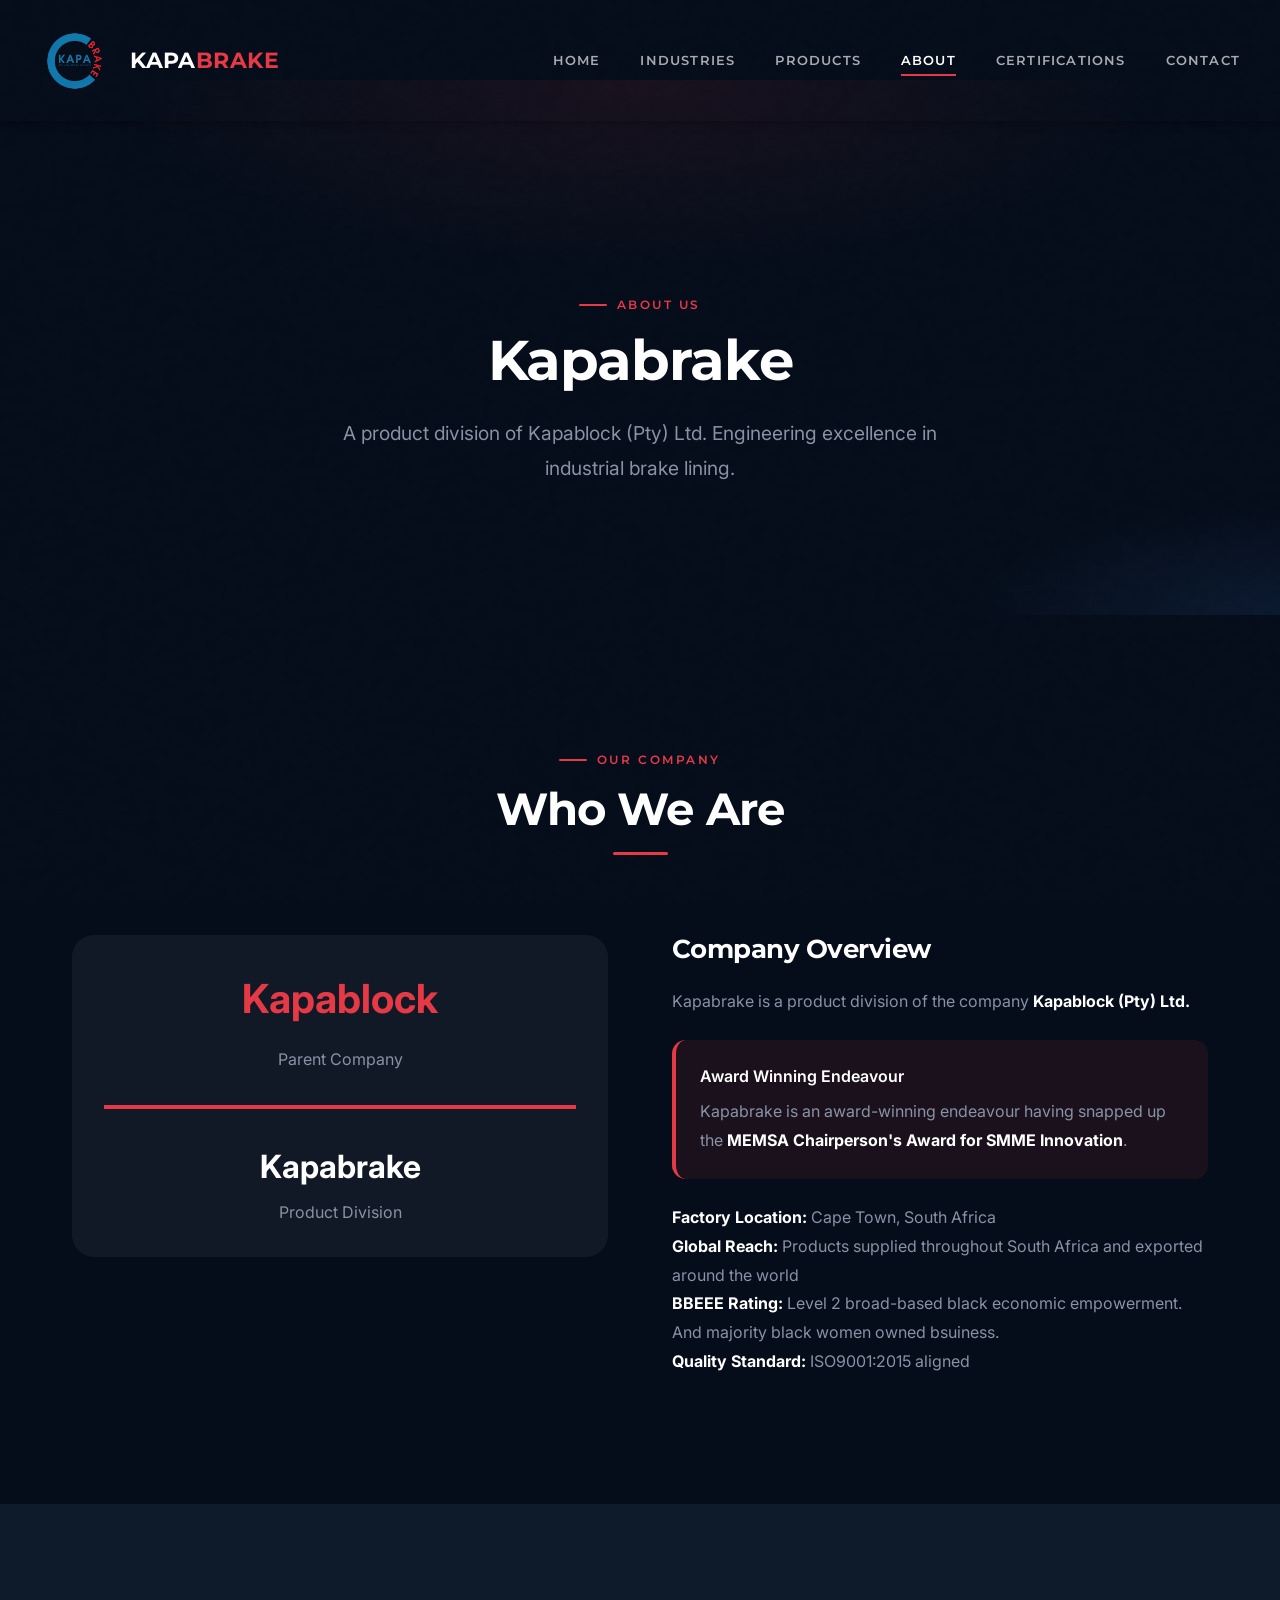
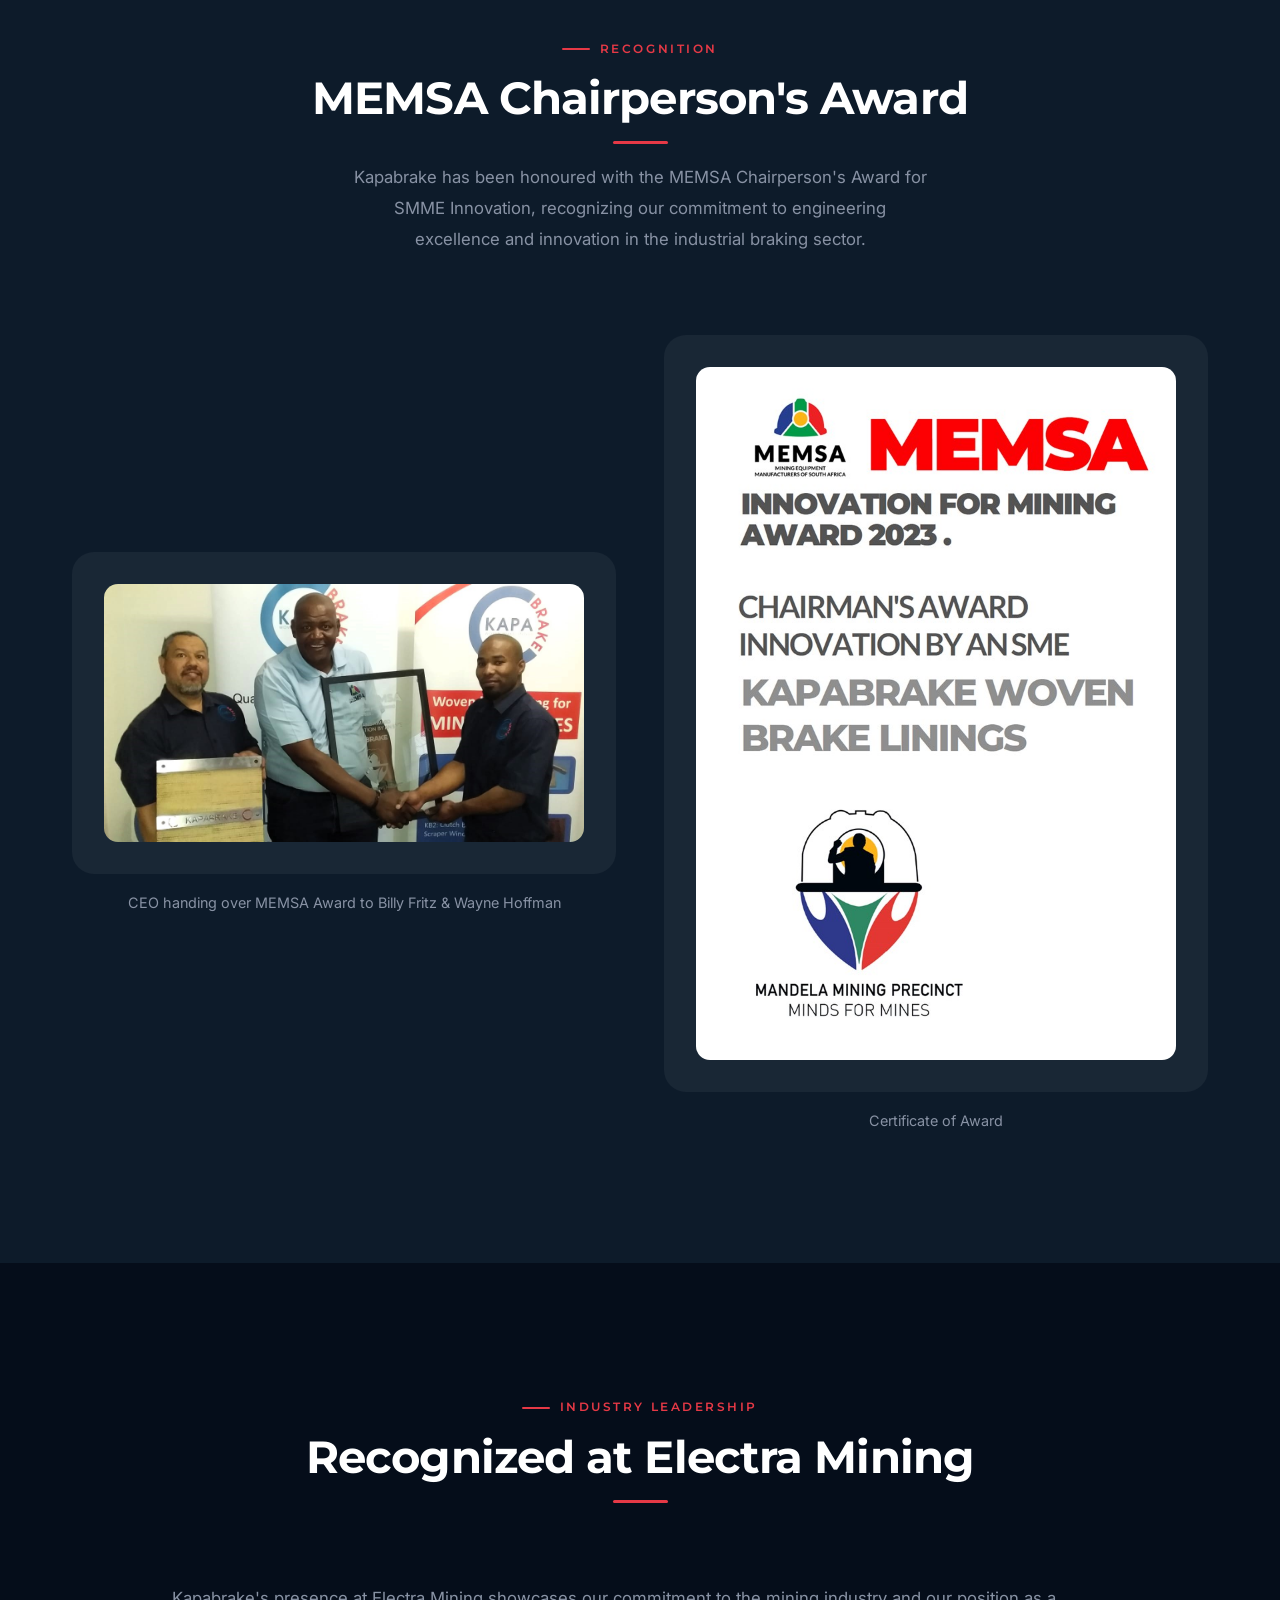
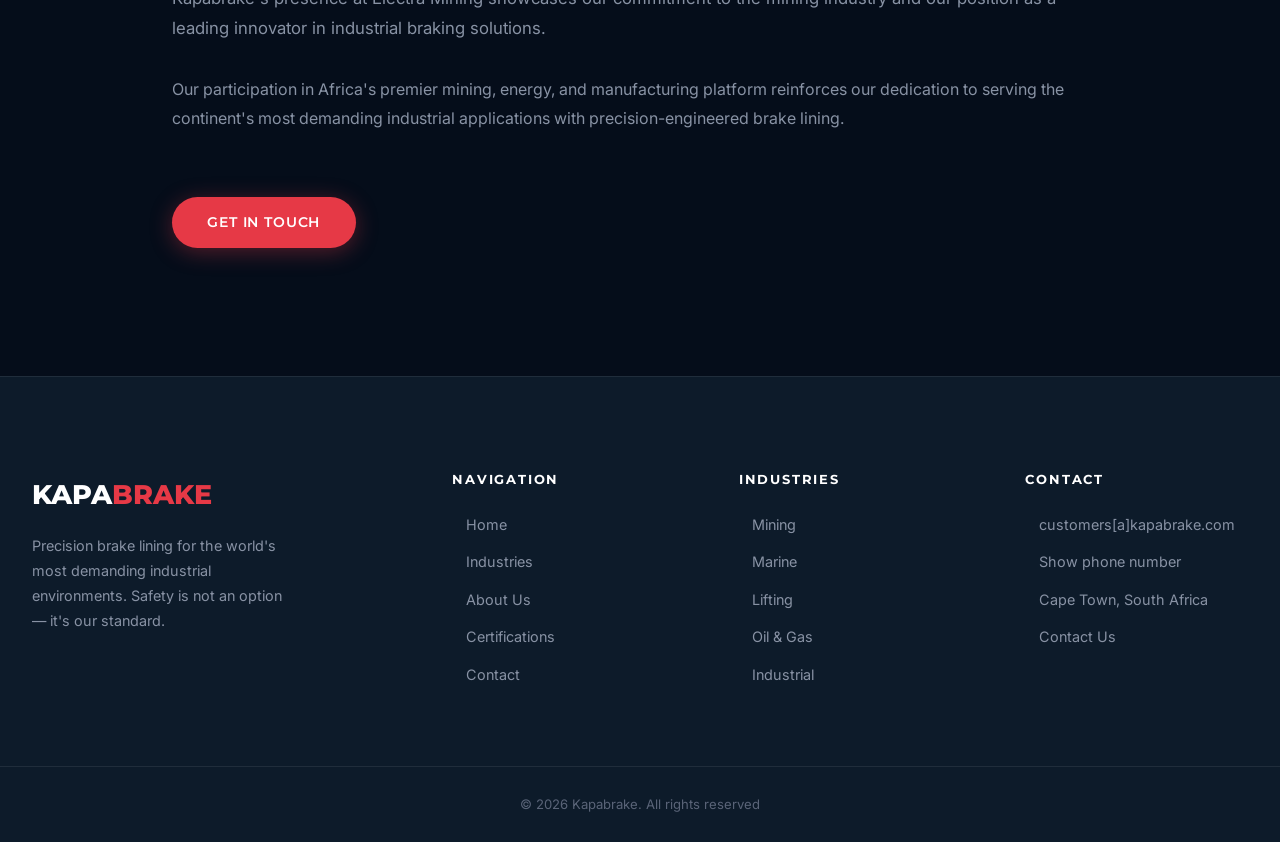
==== commit 4dedc302: "Rename award certificate files to 'Chairman Award' - Renamed: Memsa Chairman's Award Kapabrake 2023." ====
--- a/about.html
+++ b/about.html
@@ -116,7 +116,7 @@
         <!-- Award Certificate -->
         <div>
           <div style="background:rgba(255,255,255,0.05);padding:2rem;border-radius:var(--radius-lg);">
-            <img src="Media/Main/Kapabrake%20July%202026/Memsa Chairman's Award Kapabrake 2023.jpg" alt="MEMSA Award Certificate" style="width:100%;height:auto;border-radius:var(--radius-md);">
+            <img src="Media/Main/Kapabrake%20July%202026/Chairman%20Award.jpg" alt="MEMSA Award Certificate" style="width:100%;height:auto;border-radius:var(--radius-md);">
           </div>
           <p style="color:var(--text-secondary);text-align:center;margin-top:1rem;font-size:0.9rem;">Certificate of Award</p>
         </div>
